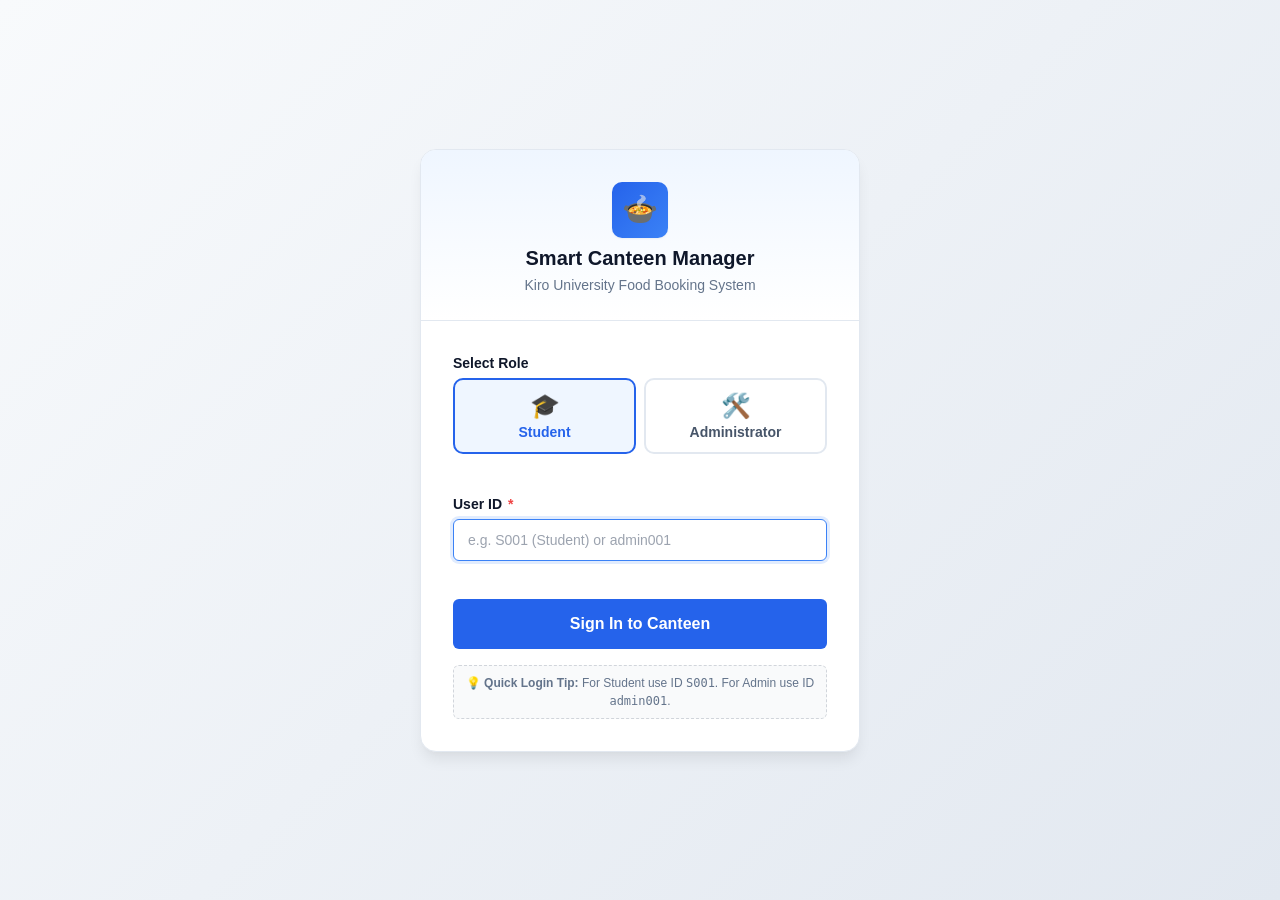
==== frontend/admin.html @ 879b1cd2 "feat: complete smart canteen booking system" ====
<!DOCTYPE html>
<html lang="en">
<head>
  <meta charset="UTF-8">
  <meta name="viewport" content="width=device-width, initial-scale=1.0">
  <title>Admin Dashboard - Smart Canteen Manager</title>
  <link rel="stylesheet" href="css/main.css">
  <link rel="stylesheet" href="css/components.css">
  <link rel="stylesheet" href="css/responsive.css">
</head>
<body>
  <!-- Header -->
  <header class="app-header">
    <div class="container header-content">
      <div class="header-brand">
        <div class="brand-icon" style="background: linear-gradient(135deg, #0f172a, #334155);">🛠️</div>
        <div class="brand-info">
          <h1>Smart Canteen Manager</h1>
          <span>Admin Workspace</span>
        </div>
      </div>

      <div class="header-actions">
        <div class="user-profile">
          <div class="user-avatar" style="background: #fef3c7; color: #92400e;">A</div>
          <div class="user-details">
            <span class="user-name" id="userGreeting">Admin</span>
            <span class="user-role-tag" style="color: #92400e; font-weight: 700;">Administrator</span>
          </div>
        </div>

        <button class="btn btn-secondary btn-sm" id="btnAdminLogout">
          <span>Logout</span>
        </button>
      </div>
    </div>
  </header>

  <!-- Main Content -->
  <main class="app-main">
    <div class="container">
      <!-- Navigation Tabs -->
      <nav class="tab-nav" role="tablist">
        <button class="tab-btn active" data-tab="tabDashboard" role="tab" aria-selected="true">
          <span>📊 Dashboard</span>
        </button>
        <button class="tab-btn" data-tab="tabMenuMgmt" role="tab" aria-selected="false">
          <span>🍴 Menu Management</span>
        </button>
        <button class="tab-btn" data-tab="tabInventory" role="tab" aria-selected="false">
          <span>📦 Inventory</span>
        </button>
        <button class="tab-btn" data-tab="tabOrdersMgmt" role="tab" aria-selected="false">
          <span>📋 Incoming Orders</span>
        </button>
      </nav>

      <!-- 1. DASHBOARD TAB -->
      <section class="tab-content active" id="tabDashboard" role="tabpanel">
        <div class="section-header">
          <div>
            <h2 class="section-title">Canteen Performance Overview</h2>
            <p class="section-subtitle">Real-time booking metrics, inventory alerts, and daily sales statistics</p>
          </div>
          <button class="btn btn-sm btn-secondary" id="btnRefreshDashboard">
            ↻ Refresh Metrics
          </button>
        </div>

        <!-- 4 Metric Cards -->
        <div class="stats-grid">
          <div class="stat-card">
            <div class="stat-info">
              <h3>Today's Revenue</h3>
              <div class="stat-value" id="statTodayRevenue">$0.00</div>
              <div class="stat-subtext">Total sales today</div>
            </div>
            <div class="stat-icon green">💵</div>
          </div>

          <div class="stat-card">
            <div class="stat-info">
              <h3>Today's Orders</h3>
              <div class="stat-value" id="statTodayOrders">0</div>
              <div class="stat-subtext">Total bookings placed</div>
            </div>
            <div class="stat-icon blue">🧾</div>
          </div>

          <div class="stat-card">
            <div class="stat-info">
              <h3>Pending Orders</h3>
              <div class="stat-value" id="statPendingOrders">0</div>
              <div class="stat-subtext">Awaiting kitchen prep</div>
            </div>
            <div class="stat-icon amber">⏳</div>
          </div>

          <div class="stat-card">
            <div class="stat-info">
              <h3>Low Stock Alerts</h3>
              <div class="stat-value" id="statLowStock">0</div>
              <div class="stat-subtext">Items below threshold</div>
            </div>
            <div class="stat-icon red">⚠️</div>
          </div>
        </div>

        <!-- Low Stock Alerts Container -->
        <div id="lowStockAlertsList" style="margin-bottom: var(--spacing-xl);"></div>

        <!-- Two Columns: Popular Items & Recent Orders -->
        <div style="display: grid; grid-template-columns: repeat(auto-fit, minmax(360px, 1fr)); gap: var(--spacing-xl);">
          <!-- Top Popular Items -->
          <div class="table-card">
            <div style="padding: var(--spacing-md); border-bottom: 1px solid var(--border); display: flex; justify-content: space-between; align-items: center;">
              <h3 style="font-size: var(--font-size-base); font-weight: 700;">🔥 Top Popular Food Items</h3>
              <span class="badge badge-info">Past 7 Days</span>
            </div>
            <div class="table-responsive">
              <table class="data-table">
                <thead>
                  <tr>
                    <th>Food Item</th>
                    <th>Category</th>
                    <th>Volume</th>
                    <th>Revenue</th>
                  </tr>
                </thead>
                <tbody id="popularItemsBody">
                  <!-- Populated by admin.js -->
                </tbody>
              </table>
            </div>
          </div>

          <!-- Recent Orders -->
          <div class="table-card">
            <div style="padding: var(--spacing-md); border-bottom: 1px solid var(--border); display: flex; justify-content: space-between; align-items: center;">
              <h3 style="font-size: var(--font-size-base); font-weight: 700;">🕒 Recent Bookings</h3>
              <span class="badge badge-neutral">Latest 5</span>
            </div>
            <div class="table-responsive" id="recentOrdersList">
              <!-- Populated by admin.js -->
            </div>
          </div>
        </div>
      </section>

      <!-- 2. MENU MANAGEMENT TAB -->
      <section class="tab-content" id="tabMenuMgmt" role="tabpanel">
        <div class="section-header">
          <div>
            <h2 class="section-title">Menu Management</h2>
            <p class="section-subtitle">Add, update, toggle availability, and remove food items</p>
          </div>
          <button class="btn btn-primary" id="btnOpenAddMenu">
            + Add Food Item
          </button>
        </div>

        <div class="table-card">
          <div class="table-responsive">
            <table class="data-table">
              <thead>
                <tr>
                  <th>ID</th>
                  <th>Item Name</th>
                  <th>Category</th>
                  <th>Current Stock</th>
                  <th>Availability</th>
                  <th class="actions">Actions</th>
                </tr>
              </thead>
              <tbody id="adminMenuTableBody">
                <!-- Populated dynamically -->
              </tbody>
            </table>
          </div>
        </div>
      </section>

      <!-- 3. INVENTORY TAB -->
      <section class="tab-content" id="tabInventory" role="tabpanel">
        <div class="section-header">
          <div>
            <h2 class="section-title">Inventory &amp; Stock Levels</h2>
            <p class="section-subtitle">Monitor available quantities and configure threshold shortage triggers</p>
          </div>

          <div class="filter-chips">
            <button class="filter-chip active" id="filterInvAll">All Items</button>
            <button class="filter-chip" id="filterInvLow">⚠️ Low Stock Only</button>
          </div>
        </div>

        <div class="table-card">
          <div class="table-responsive">
            <table class="data-table">
              <thead>
                <tr>
                  <th>ID</th>
                  <th>Food Item</th>
                  <th>Category</th>
                  <th>Stock Quantity</th>
                  <th>Alert Threshold</th>
                  <th>Stock Status</th>
                  <th class="actions">Quick Actions</th>
                </tr>
              </thead>
              <tbody id="inventoryTableBody">
                <!-- Populated dynamically -->
              </tbody>
            </table>
          </div>
        </div>
      </section>

      <!-- 4. ORDERS MANAGEMENT TAB -->
      <section class="tab-content" id="tabOrdersMgmt" role="tabpanel">
        <div class="section-header">
          <div>
            <h2 class="section-title">Incoming Student Orders</h2>
            <p class="section-subtitle">Process incoming food bookings through kitchen workflows</p>
          </div>

          <div style="display: flex; gap: var(--spacing-sm); align-items: center; flex-wrap: wrap;">
            <div class="filter-chips">
              <button class="filter-chip active" data-admin-order-filter="all">All</button>
              <button class="filter-chip" data-admin-order-filter="pending">Pending</button>
              <button class="filter-chip" data-admin-order-filter="preparing">Preparing</button>
              <button class="filter-chip" data-admin-order-filter="ready">Ready for Pickup</button>
              <button class="filter-chip" data-admin-order-filter="completed">Completed</button>
              <button class="filter-chip" data-admin-order-filter="cancelled">Cancelled</button>
            </div>

            <button class="btn btn-sm btn-secondary" id="btnRefreshAdminOrders">
              ↻ Refresh Orders
            </button>
          </div>
        </div>

        <!-- Orders Container -->
        <div class="orders-list" id="adminOrdersList">
          <!-- Populated dynamically -->
        </div>
      </section>
    </div>
  </main>

  <!-- Footer -->
  <footer class="app-footer">
    <div class="container">
      <p>&copy; 2026 Kiro University Smart Canteen Booking System • Administrator Workspace</p>
    </div>
  </footer>

  <!-- Modal: Add / Edit Menu Item -->
  <div class="modal-backdrop hidden" id="menuItemModal">
    <div class="modal-dialog">
      <div class="modal-header">
        <h3 class="modal-title" id="menuItemModalTitle">Add New Food Item</h3>
        <button class="modal-close-btn" id="closeMenuItemModal">&times;</button>
      </div>

      <form id="menuItemForm">
        <input type="hidden" id="menuItemId">

        <div class="modal-body">
          <div class="form-group">
            <label class="form-label" for="menuItemName">Item Name <span class="required">*</span></label>
            <input type="text" id="menuItemName" class="form-input" placeholder="e.g. Classic Cheeseburger" required maxlength="100">
          </div>

          <div class="form-row">
            <div class="form-group">
              <label class="form-label" for="menuItemCategory">Category <span class="required">*</span></label>
              <select id="menuItemCategory" class="form-select" required>
                <option value="Meals">Meals</option>
                <option value="Snacks">Snacks</option>
                <option value="Beverages">Beverages</option>
                <option value="Desserts">Desserts</option>
              </select>
            </div>

            <div class="form-group">
              <label class="form-label" for="menuItemPrice">Price ($) <span class="required">*</span></label>
              <input type="number" id="menuItemPrice" class="form-input" placeholder="9.99" step="0.01" min="0.01" max="9999.99" required>
            </div>
          </div>

          <div class="form-group">
            <label class="form-label" for="menuItemDesc">Description <span class="required">*</span></label>
            <textarea id="menuItemDesc" class="form-textarea" placeholder="Delicious ingredients and preparation notes..." required maxlength="500"></textarea>
          </div>

          <div class="form-row">
            <div class="form-group">
              <label class="form-label" for="menuItemStock">Initial Stock <span class="required">*</span></label>
              <input type="number" id="menuItemStock" class="form-input" value="10" min="0" required>
            </div>

            <div class="form-group">
              <label class="form-label" for="menuItemThreshold">Alert Threshold <span class="required">*</span></label>
              <input type="number" id="menuItemThreshold" class="form-input" value="3" min="0" required>
            </div>
          </div>
        </div>

        <div class="modal-footer">
          <button type="button" class="btn btn-secondary" id="cancelMenuItemModal">Cancel</button>
          <button type="submit" class="btn btn-primary" id="saveMenuItemBtn">Save Food Item</button>
        </div>
      </form>
    </div>
  </div>

  <!-- Modal: Delete Confirmation -->
  <div class="modal-backdrop hidden" id="confirmDeleteModal">
    <div class="modal-dialog" style="max-width: 420px;">
      <div class="modal-header">
        <h3 class="modal-title">Delete Menu Item</h3>
        <button class="modal-close-btn" id="closeDeleteModal">&times;</button>
      </div>
      <div class="modal-body">
        <p>Are you sure you want to delete <strong id="deleteItemName">this item</strong> from the canteen menu?</p>
        <p class="text-muted" style="font-size: var(--font-size-xs); margin-top: var(--spacing-xs);">
          This item will be soft-deleted and removed from student availability.
        </p>
      </div>
      <div class="modal-footer">
        <button class="btn btn-secondary" id="cancelDeleteBtn">Cancel</button>
        <button class="btn btn-danger" id="confirmDeleteBtn">Delete Item</button>
      </div>
    </div>
  </div>

  <!-- Modal: Update Stock -->
  <div class="modal-backdrop hidden" id="updateStockModal">
    <div class="modal-dialog" style="max-width: 400px;">
      <div class="modal-header">
        <h3 class="modal-title">Update Stock Quantity</h3>
        <button class="modal-close-btn" id="closeStockModal">&times;</button>
      </div>
      <form id="stockForm">
        <input type="hidden" id="stockItemId">
        <div class="modal-body">
          <p style="margin-bottom: var(--spacing-sm);">Item: <strong id="stockItemName">--</strong></p>
          <div class="form-group">
            <label class="form-label" for="stockQuantityInput">New Stock Quantity <span class="required">*</span></label>
            <input type="number" id="stockQuantityInput" class="form-input" min="0" required autofocus>
          </div>
        </div>
        <div class="modal-footer">
          <button type="button" class="btn btn-secondary" id="cancelStockBtn">Cancel</button>
          <button type="submit" class="btn btn-primary">Update Quantity</button>
        </div>
      </form>
    </div>
  </div>

  <!-- Modal: Update Threshold -->
  <div class="modal-backdrop hidden" id="updateThresholdModal">
    <div class="modal-dialog" style="max-width: 400px;">
      <div class="modal-header">
        <h3 class="modal-title">Update Alert Threshold</h3>
        <button class="modal-close-btn" id="closeThresholdModal">&times;</button>
      </div>
      <form id="thresholdForm">
        <input type="hidden" id="thresholdItemId">
        <div class="modal-body">
          <p style="margin-bottom: var(--spacing-sm);">Item: <strong id="thresholdItemName">--</strong></p>
          <div class="form-group">
            <label class="form-label" for="thresholdInput">New Alert Threshold <span class="required">*</span></label>
            <input type="number" id="thresholdInput" class="form-input" min="0" required autofocus>
          </div>
        </div>
        <div class="modal-footer">
          <button type="button" class="btn btn-secondary" id="cancelThresholdBtn">Cancel</button>
          <button type="submit" class="btn btn-primary">Save Threshold</button>
        </div>
      </form>
    </div>
  </div>

  <div id="toastContainer" class="toast-container"></div>

  <!-- Application Logic -->
  <script type="module">
    import AuthService from './js/auth.js';
    import adminManager from './js/admin.js';
    import { hideModal } from './js/utils.js';

    document.addEventListener('DOMContentLoaded', async () => {
      // Role Guard - Must be admin
      const ok = AuthService.requireAuth('admin');
      if (!ok) return;

      // Tab Switching
      const tabBtns = document.querySelectorAll('.tab-btn');
      const tabContents = document.querySelectorAll('.tab-content');

      function switchTab(tabId) {
        tabBtns.forEach(btn => {
          const isActive = btn.dataset.tab === tabId;
          btn.classList.toggle('active', isActive);
          btn.setAttribute('aria-selected', isActive ? 'true' : 'false');
        });

        tabContents.forEach(content => {
          content.classList.toggle('active', content.id === tabId);
        });

        if (tabId === 'tabDashboard') {
          adminManager.loadDashboardData();
        } else if (tabId === 'tabMenuMgmt') {
          adminManager.loadMenuManagement();
        } else if (tabId === 'tabInventory') {
          adminManager.loadInventory();
        } else if (tabId === 'tabOrdersMgmt') {
          adminManager.loadOrders();
        }
      }

      tabBtns.forEach(btn => {
        btn.addEventListener('click', () => switchTab(btn.dataset.tab));
      });

      // Refresh Dashboard
      document.getElementById('btnRefreshDashboard')?.addEventListener('click', () => {
        adminManager.loadDashboardData();
      });

      // Open Add Menu Item Modal
      document.getElementById('btnOpenAddMenu')?.addEventListener('click', () => {
        adminManager.openAddModal();
      });

      // Menu Item Form Submit
      document.getElementById('menuItemForm')?.addEventListener('submit', async (e) => {
        e.preventDefault();
        const formData = {
          id: document.getElementById('menuItemId').value || null,
          name: document.getElementById('menuItemName').value,
          category: document.getElementById('menuItemCategory').value,
          price: document.getElementById('menuItemPrice').value,
          description: document.getElementById('menuItemDesc').value,
          stock_quantity: document.getElementById('menuItemStock').value,
          stock_threshold: document.getElementById('menuItemThreshold').value
        };
        await adminManager.saveMenuItem(formData);
      });

      // Modal Close Buttons
      document.getElementById('closeMenuItemModal')?.addEventListener('click', () => hideModal('menuItemModal'));
      document.getElementById('cancelMenuItemModal')?.addEventListener('click', () => hideModal('menuItemModal'));

      document.getElementById('closeDeleteModal')?.addEventListener('click', () => hideModal('confirmDeleteModal'));
      document.getElementById('cancelDeleteBtn')?.addEventListener('click', () => hideModal('confirmDeleteModal'));
      document.getElementById('confirmDeleteBtn')?.addEventListener('click', () => adminManager.confirmDelete());

      // Inventory Filters
      document.getElementById('filterInvAll')?.addEventListener('click', (e) => {
        document.getElementById('filterInvLow').classList.remove('active');
        e.currentTarget.classList.add('active');
        adminManager.inventoryFilter = 'all';
        adminManager.renderInventoryTable();
      });

      document.getElementById('filterInvLow')?.addEventListener('click', (e) => {
        document.getElementById('filterInvAll').classList.remove('active');
        e.currentTarget.classList.add('active');
        adminManager.inventoryFilter = 'low';
        adminManager.renderInventoryTable();
      });

      // Stock Form Submit
      document.getElementById('stockForm')?.addEventListener('submit', async (e) => {
        e.preventDefault();
        const id = parseInt(document.getElementById('stockItemId').value, 10);
        const qty = parseInt(document.getElementById('stockQuantityInput').value, 10);
        await adminManager.saveStock(id, qty);
      });
      document.getElementById('closeStockModal')?.addEventListener('click', () => hideModal('updateStockModal'));
      document.getElementById('cancelStockBtn')?.addEventListener('click', () => hideModal('updateStockModal'));

      // Threshold Form Submit
      document.getElementById('thresholdForm')?.addEventListener('submit', async (e) => {
        e.preventDefault();
        const id = parseInt(document.getElementById('thresholdItemId').value, 10);
        const thresh = parseInt(document.getElementById('thresholdInput').value, 10);
        await adminManager.saveThreshold(id, thresh);
      });
      document.getElementById('closeThresholdModal')?.addEventListener('click', () => hideModal('updateThresholdModal'));
      document.getElementById('cancelThresholdBtn')?.addEventListener('click', () => hideModal('updateThresholdModal'));

      // Orders Filters
      document.querySelectorAll('[data-admin-order-filter]').forEach(chip => {
        chip.addEventListener('click', (e) => {
          document.querySelectorAll('[data-admin-order-filter]').forEach(c => c.classList.remove('active'));
          e.currentTarget.classList.add('active');
          adminManager.ordersFilter = e.currentTarget.dataset.adminOrderFilter;
          adminManager.loadOrders();
        });
      });

      document.getElementById('btnRefreshAdminOrders')?.addEventListener('click', () => {
        adminManager.loadOrders();
      });

      // Logout
      document.getElementById('btnAdminLogout')?.addEventListener('click', () => {
        AuthService.logout();
      });

      // Initial Load
      await adminManager.init();
    });
  </script>
</body>
</html>
---- frontend/css/main.css ----
/* ==========================================================================
   Smart Canteen Manager - Main CSS
   ========================================================================== */

:root {
  /* Brand Colors */
  --primary: #2563eb;
  --primary-hover: #1d4ed8;
  --primary-light: #eff6ff;
  --primary-border: #bfdbfe;

  /* Status Colors */
  --success: #10b981;
  --success-light: #ecfdf5;
  --success-border: #a7f3d0;
  --warning: #f59e0b;
  --warning-light: #fffbeb;
  --warning-border: #fde68a;
  --error: #ef4444;
  --error-light: #fef2f2;
  --error-border: #fecaca;
  --info: #3b82f6;
  --info-light: #eff6ff;
  --info-border: #bfdbfe;

  /* Neutral Palette */
  --gray-50: #f9fafb;
  --gray-100: #f3f4f6;
  --gray-200: #e5e7eb;
  --gray-300: #d1d5db;
  --gray-400: #9ca3af;
  --gray-500: #6b7280;
  --gray-600: #4b5563;
  --gray-700: #374151;
  --gray-800: #1f2937;
  --gray-900: #111827;

  /* Semantic Theme */
  --background: #f8fafc;
  --surface: #ffffff;
  --surface-alt: #f1f5f9;
  --text-primary: #0f172a;
  --text-secondary: #475569;
  --text-muted: #64748b;
  --border: #e2e8f0;
  --border-focus: #3b82f6;

  /* Spacing */
  --spacing-2xs: 2px;
  --spacing-xs: 4px;
  --spacing-sm: 8px;
  --spacing-md: 16px;
  --spacing-lg: 24px;
  --spacing-xl: 32px;
  --spacing-2xl: 48px;

  /* Typography */
  --font-sans: -apple-system, BlinkMacSystemFont, "Segoe UI", Roboto, "Helvetica Neue", Arial, sans-serif;
  --font-size-xs: 0.75rem;    /* 12px */
  --font-size-sm: 0.875rem;   /* 14px */
  --font-size-base: 1rem;     /* 16px */
  --font-size-lg: 1.125rem;   /* 18px */
  --font-size-xl: 1.25rem;    /* 20px */
  --font-size-2xl: 1.5rem;    /* 24px */
  --font-size-3xl: 1.875rem;  /* 30px */

  /* Radii & Shadows */
  --radius-sm: 6px;
  --radius-md: 10px;
  --radius-lg: 16px;
  --radius-full: 9999px;

  --shadow-sm: 0 1px 2px 0 rgba(0, 0, 0, 0.05);
  --shadow-md: 0 4px 6px -1px rgba(0, 0, 0, 0.08), 0 2px 4px -2px rgba(0, 0, 0, 0.04);
  --shadow-lg: 0 10px 15px -3px rgba(0, 0, 0, 0.08), 0 4px 6px -4px rgba(0, 0, 0, 0.03);

  /* Transitions */
  --transition: all 0.2s cubic-bezier(0.4, 0, 0.2, 1);
}

/* Global Reset */
*, *::before, *::after {
  box-sizing: border-box;
  margin: 0;
  padding: 0;
}

body {
  font-family: var(--font-sans);
  font-size: var(--font-size-base);
  line-height: 1.5;
  color: var(--text-primary);
  background-color: var(--background);
  min-height: 100vh;
  display: flex;
  flex-direction: column;
  -webkit-font-smoothing: antialiased;
}

/* Accessible focus ring */
:focus-visible {
  outline: 2px solid var(--primary);
  outline-offset: 2px;
}

/* Typography Defaults */
h1, h2, h3, h4, h5, h6 {
  color: var(--text-primary);
  font-weight: 600;
  line-height: 1.25;
}

h1 { font-size: var(--font-size-3xl); font-weight: 700; }
h2 { font-size: var(--font-size-2xl); }
h3 { font-size: var(--font-size-xl); }
h4 { font-size: var(--font-size-lg); }

p {
  color: var(--text-secondary);
}

a {
  color: var(--primary);
  text-decoration: none;
  transition: var(--transition);
}

a:hover {
  color: var(--primary-hover);
}

/* Container */
.container {
  width: 100%;
  max-width: 1200px;
  margin: 0 auto;
  padding: 0 var(--spacing-md);
}

/* Application Header */
.app-header {
  background: var(--surface);
  border-bottom: 1px solid var(--border);
  position: sticky;
  top: 0;
  z-index: 40;
  box-shadow: var(--shadow-sm);
}

.header-content {
  display: flex;
  align-items: center;
  justify-content: space-between;
  height: 68px;
  gap: var(--spacing-md);
}

.header-brand {
  display: flex;
  align-items: center;
  gap: var(--spacing-sm);
  text-decoration: none;
}

.brand-icon {
  width: 38px;
  height: 38px;
  background: linear-gradient(135deg, var(--primary), #3b82f6);
  color: white;
  border-radius: var(--radius-md);
  display: flex;
  align-items: center;
  justify-content: center;
  font-size: 1.25rem;
  box-shadow: var(--shadow-sm);
}

.brand-info h1 {
  font-size: 1.15rem;
  font-weight: 700;
  color: var(--text-primary);
  line-height: 1.1;
}

.brand-info span {
  font-size: var(--font-size-xs);
  color: var(--text-muted);
  display: block;
}

.header-actions {
  display: flex;
  align-items: center;
  gap: var(--spacing-md);
}

.user-profile {
  display: flex;
  align-items: center;
  gap: var(--spacing-sm);
  padding: var(--spacing-xs) var(--spacing-sm);
  background: var(--gray-50);
  border: 1px solid var(--border);
  border-radius: var(--radius-full);
}

.user-avatar {
  width: 28px;
  height: 28px;
  border-radius: var(--radius-full);
  background: var(--primary-light);
  color: var(--primary);
  display: flex;
  align-items: center;
  justify-content: center;
  font-weight: 600;
  font-size: var(--font-size-xs);
}

.user-details {
  display: flex;
  flex-direction: column;
}

.user-name {
  font-size: var(--font-size-sm);
  font-weight: 600;
  color: var(--text-primary);
  line-height: 1.2;
}

.user-role-tag {
  font-size: 0.7rem;
  color: var(--text-muted);
  text-transform: capitalize;
}

/* Tab Navigation */
.tab-nav {
  display: flex;
  gap: var(--spacing-sm);
  margin: var(--spacing-lg) 0 var(--spacing-md);
  border-bottom: 2px solid var(--border);
  overflow-x: auto;
  white-space: nowrap;
}

.tab-btn {
  background: none;
  border: none;
  padding: var(--spacing-sm) var(--spacing-md);
  font-size: var(--font-size-sm);
  font-weight: 600;
  color: var(--text-secondary);
  cursor: pointer;
  border-bottom: 3px solid transparent;
  margin-bottom: -2px;
  display: inline-flex;
  align-items: center;
  gap: var(--spacing-xs);
  transition: var(--transition);
}

.tab-btn:hover {
  color: var(--primary);
}

.tab-btn.active {
  color: var(--primary);
  border-bottom-color: var(--primary);
}

.tab-btn .badge {
  margin-left: 2px;
}

/* Tab Content */
.tab-content {
  display: none;
  animation: fadeIn 0.15s ease-in;
}

.tab-content.active {
  display: block;
}

@keyframes fadeIn {
  from { opacity: 0; transform: translateY(4px); }
  to { opacity: 1; transform: translateY(0); }
}

/* Page Section Headers */
.section-header {
  display: flex;
  flex-wrap: wrap;
  align-items: center;
  justify-content: space-between;
  gap: var(--spacing-md);
  margin-bottom: var(--spacing-lg);
}

.section-title {
  font-size: var(--font-size-xl);
  font-weight: 700;
  color: var(--text-primary);
}

.section-subtitle {
  font-size: var(--font-size-sm);
  color: var(--text-muted);
  margin-top: 2px;
}

/* App Main & Footer */
.app-main {
  flex: 1;
  padding-bottom: var(--spacing-2xl);
}

.app-footer {
  margin-top: auto;
  background: var(--surface);
  border-top: 1px solid var(--border);
  padding: var(--spacing-md) 0;
  text-align: center;
  font-size: var(--font-size-xs);
  color: var(--text-muted);
}

/* Utility Classes */
.hidden {
  display: none !important;
}

.sr-only {
  position: absolute;
  width: 1px;
  height: 1px;
  padding: 0;
  margin: -1px;
  overflow: hidden;
  clip: rect(0, 0, 0, 0);
  white-space: nowrap;
  border: 0;
}
---- frontend/css/components.css ----
/* ==========================================================================
   Smart Canteen Manager - Component Styles
   ========================================================================== */

/* --------------------------------------------------------------------------
   Buttons
   -------------------------------------------------------------------------- */
.btn {
  display: inline-flex;
  align-items: center;
  justify-content: center;
  gap: var(--spacing-xs);
  padding: 10px 18px;
  font-family: inherit;
  font-size: var(--font-size-sm);
  font-weight: 600;
  line-height: 1.25;
  border-radius: var(--radius-sm);
  border: 1px solid transparent;
  cursor: pointer;
  transition: var(--transition);
  text-decoration: none;
  min-height: 40px;
}

.btn:disabled {
  opacity: 0.6;
  cursor: not-allowed;
  pointer-events: none;
}

.btn-primary {
  background-color: var(--primary);
  color: #ffffff;
}

.btn-primary:hover:not(:disabled) {
  background-color: var(--primary-hover);
  box-shadow: var(--shadow-sm);
}

.btn-secondary {
  background-color: var(--surface);
  color: var(--text-primary);
  border-color: var(--border);
}

.btn-secondary:hover:not(:disabled) {
  background-color: var(--gray-100);
  border-color: var(--gray-300);
}

.btn-danger {
  background-color: var(--error);
  color: #ffffff;
}

.btn-danger:hover:not(:disabled) {
  background-color: #dc2626;
}

.btn-outline-danger {
  background: transparent;
  color: var(--error);
  border-color: var(--error-border);
}

.btn-outline-danger:hover:not(:disabled) {
  background-color: var(--error-light);
}

.btn-success {
  background-color: var(--success);
  color: #ffffff;
}

.btn-success:hover:not(:disabled) {
  background-color: #059669;
}

.btn-sm {
  padding: 6px 12px;
  font-size: var(--font-size-xs);
  min-height: 32px;
}

.btn-lg {
  padding: 14px 24px;
  font-size: var(--font-size-base);
  min-height: 48px;
}

.btn-block {
  width: 100%;
}

.btn-icon {
  width: 36px;
  height: 36px;
  padding: 0;
  border-radius: var(--radius-sm);
  min-height: 36px;
}

/* --------------------------------------------------------------------------
   Badges & Tags
   -------------------------------------------------------------------------- */
.badge {
  display: inline-flex;
  align-items: center;
  gap: var(--spacing-2xs);
  padding: 3px 10px;
  border-radius: var(--radius-full);
  font-size: var(--font-size-xs);
  font-weight: 600;
  text-transform: capitalize;
  letter-spacing: 0.01em;
}

.badge-success {
  background: var(--success-light);
  color: #065f46;
  border: 1px solid var(--success-border);
}

.badge-warning {
  background: var(--warning-light);
  color: #92400e;
  border: 1px solid var(--warning-border);
}

.badge-error {
  background: var(--error-light);
  color: #991b1b;
  border: 1px solid var(--error-border);
}

.badge-info {
  background: var(--info-light);
  color: #1e40af;
  border: 1px solid var(--info-border);
}

.badge-neutral {
  background: var(--gray-100);
  color: var(--gray-700);
  border: 1px solid var(--gray-200);
}

.badge-count {
  background: var(--primary);
  color: white;
  padding: 2px 7px;
  font-size: 0.7rem;
  border-radius: var(--radius-full);
}

/* --------------------------------------------------------------------------
   Forms & Inputs
   -------------------------------------------------------------------------- */
.form-group {
  margin-bottom: var(--spacing-md);
  display: flex;
  flex-direction: column;
}

.form-label {
  display: block;
  font-size: var(--font-size-sm);
  font-weight: 600;
  color: var(--text-primary);
  margin-bottom: var(--spacing-xs);
}

.form-label .required {
  color: var(--error);
  margin-left: 2px;
}

.form-input,
.form-select,
.form-textarea {
  width: 100%;
  padding: 10px 14px;
  font-family: inherit;
  font-size: var(--font-size-sm);
  color: var(--text-primary);
  background-color: var(--surface);
  border: 1px solid var(--border);
  border-radius: var(--radius-sm);
  transition: var(--transition);
  min-height: 42px;
}

.form-input:focus,
.form-select:focus,
.form-textarea:focus {
  outline: none;
  border-color: var(--border-focus);
  box-shadow: 0 0 0 3px rgba(59, 130, 246, 0.15);
}

.form-input::placeholder,
.form-textarea::placeholder {
  color: var(--gray-400);
}

.form-textarea {
  resize: vertical;
  min-height: 80px;
}

.form-error {
  font-size: var(--font-size-xs);
  color: var(--error);
  margin-top: var(--spacing-xs);
  min-height: 18px;
}

.form-row {
  display: grid;
  grid-template-columns: repeat(auto-fit, minmax(180px, 1fr));
  gap: var(--spacing-md);
}

/* --------------------------------------------------------------------------
   Filter & Search Controls
   -------------------------------------------------------------------------- */
.filter-bar {
  display: flex;
  flex-wrap: wrap;
  align-items: center;
  justify-content: space-between;
  gap: var(--spacing-md);
  padding: var(--spacing-md);
  background: var(--surface);
  border: 1px solid var(--border);
  border-radius: var(--radius-md);
  margin-bottom: var(--spacing-lg);
  box-shadow: var(--shadow-sm);
}

.search-box {
  position: relative;
  flex: 1;
  min-width: 240px;
  max-width: 450px;
}

.search-box .search-icon {
  position: absolute;
  left: 12px;
  top: 50%;
  transform: translateY(-50%);
  color: var(--gray-400);
  pointer-events: none;
  font-size: 1rem;
}

.search-box .form-input {
  padding-left: 38px;
}

.filter-chips {
  display: flex;
  flex-wrap: wrap;
  gap: var(--spacing-xs);
}

.filter-chip {
  background: var(--surface-alt);
  border: 1px solid var(--border);
  padding: 6px 14px;
  border-radius: var(--radius-full);
  font-size: var(--font-size-xs);
  font-weight: 600;
  color: var(--text-secondary);
  cursor: pointer;
  transition: var(--transition);
}

.filter-chip:hover {
  background: var(--gray-200);
  color: var(--text-primary);
}

.filter-chip.active {
  background: var(--primary);
  border-color: var(--primary);
  color: #ffffff;
}

/* --------------------------------------------------------------------------
   Food Menu Cards
   -------------------------------------------------------------------------- */
.food-grid {
  display: grid;
  grid-template-columns: repeat(auto-fill, minmax(280px, 1fr));
  gap: var(--spacing-lg);
}

.food-card {
  background: var(--surface);
  border: 1px solid var(--border);
  border-radius: var(--radius-md);
  overflow: hidden;
  box-shadow: var(--shadow-sm);
  display: flex;
  flex-direction: column;
  transition: var(--transition);
  position: relative;
}

.food-card:hover {
  transform: translateY(-3px);
  box-shadow: var(--shadow-md);
  border-color: var(--gray-300);
}

.food-card.unavailable {
  opacity: 0.7;
}

.food-card-banner {
  height: 120px;
  background: linear-gradient(135deg, #f1f5f9 0%, #e2e8f0 100%);
  display: flex;
  align-items: center;
  justify-content: center;
  font-size: 3rem;
  position: relative;
  border-bottom: 1px solid var(--border);
}

.food-card-category-tag {
  position: absolute;
  top: 10px;
  left: 10px;
  background: rgba(255, 255, 255, 0.9);
  backdrop-filter: blur(4px);
  padding: 2px 8px;
  border-radius: var(--radius-full);
  font-size: 0.7rem;
  font-weight: 600;
  color: var(--text-secondary);
  border: 1px solid var(--border);
}

.food-card-stock-tag {
  position: absolute;
  top: 10px;
  right: 10px;
}

.food-card-body {
  padding: var(--spacing-md);
  flex: 1;
  display: flex;
  flex-direction: column;
}

.food-card-title-row {
  display: flex;
  align-items: baseline;
  justify-content: space-between;
  gap: var(--spacing-sm);
  margin-bottom: var(--spacing-xs);
}

.food-card-title {
  font-size: var(--font-size-base);
  font-weight: 700;
  color: var(--text-primary);
}

.food-card-price {
  font-size: var(--font-size-lg);
  font-weight: 700;
  color: var(--primary);
  white-space: nowrap;
}

.food-card-desc {
  font-size: var(--font-size-sm);
  color: var(--text-secondary);
  line-height: 1.4;
  margin-bottom: var(--spacing-md);
  flex: 1;
  display: -webkit-box;
  -webkit-line-clamp: 2;
  -webkit-box-orient: vertical;
  overflow: hidden;
}

.food-card-footer {
  padding-top: var(--spacing-sm);
  border-top: 1px solid var(--border);
  display: flex;
  align-items: center;
  justify-content: space-between;
  gap: var(--spacing-sm);
}

/* Quantity Selector */
.qty-selector {
  display: inline-flex;
  align-items: center;
  border: 1px solid var(--border);
  border-radius: var(--radius-sm);
  background: var(--surface);
  overflow: hidden;
}

.qty-btn {
  background: transparent;
  border: none;
  width: 32px;
  height: 32px;
  display: flex;
  align-items: center;
  justify-content: center;
  font-size: 1rem;
  font-weight: 700;
  color: var(--text-secondary);
  cursor: pointer;
  transition: var(--transition);
}

.qty-btn:hover:not(:disabled) {
  background: var(--gray-100);
  color: var(--text-primary);
}

.qty-btn:disabled {
  opacity: 0.3;
  cursor: not-allowed;
}

.qty-input {
  width: 38px;
  height: 32px;
  text-align: center;
  border: none;
  font-size: var(--font-size-sm);
  font-weight: 600;
  color: var(--text-primary);
  background: transparent;
  -moz-appearance: textfield;
}

.qty-input::-webkit-outer-spin-button,
.qty-input::-webkit-inner-spin-button {
  -webkit-appearance: none;
  margin: 0;
}

/* --------------------------------------------------------------------------
   Cart Layout
   -------------------------------------------------------------------------- */
.cart-layout {
  display: grid;
  grid-template-columns: 2fr 1fr;
  gap: var(--spacing-xl);
  align-items: start;
}

.cart-card {
  background: var(--surface);
  border: 1px solid var(--border);
  border-radius: var(--radius-md);
  box-shadow: var(--shadow-sm);
  overflow: hidden;
}

.cart-items-list {
  divide-y: 1px solid var(--border);
}

.cart-item {
  display: flex;
  align-items: center;
  justify-content: space-between;
  padding: var(--spacing-md);
  border-bottom: 1px solid var(--border);
  gap: var(--spacing-md);
}

.cart-item:last-child {
  border-bottom: none;
}

.cart-item-info {
  flex: 1;
}

.cart-item-name {
  font-weight: 600;
  color: var(--text-primary);
  font-size: var(--font-size-base);
}

.cart-item-unit-price {
  font-size: var(--font-size-xs);
  color: var(--text-muted);
}

.cart-item-total {
  font-weight: 700;
  font-size: var(--font-size-base);
  color: var(--text-primary);
  min-width: 80px;
  text-align: right;
}

.cart-summary {
  background: var(--surface);
  border: 1px solid var(--border);
  border-radius: var(--radius-md);
  padding: var(--spacing-lg);
  box-shadow: var(--shadow-sm);
  position: sticky;
  top: 90px;
}

.summary-title {
  font-size: var(--font-size-lg);
  font-weight: 700;
  margin-bottom: var(--spacing-md);
  border-bottom: 1px solid var(--border);
  padding-bottom: var(--spacing-sm);
}

.summary-row {
  display: flex;
  justify-content: space-between;
  align-items: center;
  margin-bottom: var(--spacing-sm);
  font-size: var(--font-size-sm);
  color: var(--text-secondary);
}

.summary-row.total {
  font-size: var(--font-size-xl);
  font-weight: 700;
  color: var(--text-primary);
  border-top: 2px dashed var(--border);
  padding-top: var(--spacing-md);
  margin-top: var(--spacing-md);
  margin-bottom: var(--spacing-lg);
}

/* --------------------------------------------------------------------------
   Orders List & History
   -------------------------------------------------------------------------- */
.orders-list {
  display: flex;
  flex-direction: column;
  gap: var(--spacing-md);
}

.order-card {
  background: var(--surface);
  border: 1px solid var(--border);
  border-radius: var(--radius-md);
  box-shadow: var(--shadow-sm);
  overflow: hidden;
  transition: var(--transition);
}

.order-card:hover {
  box-shadow: var(--shadow-md);
  border-color: var(--gray-300);
}

.order-header {
  padding: var(--spacing-md);
  background: var(--surface-alt);
  border-bottom: 1px solid var(--border);
  display: flex;
  flex-wrap: wrap;
  align-items: center;
  justify-content: space-between;
  gap: var(--spacing-sm);
}

.order-meta {
  display: flex;
  align-items: center;
  gap: var(--spacing-md);
}

.order-id {
  font-weight: 700;
  font-size: var(--font-size-base);
  color: var(--text-primary);
}

.order-date {
  font-size: var(--font-size-xs);
  color: var(--text-muted);
}

.order-body {
  padding: var(--spacing-md);
}

.order-items-table {
  width: 100%;
  border-collapse: collapse;
}

.order-items-table th,
.order-items-table td {
  padding: var(--spacing-sm);
  font-size: var(--font-size-sm);
  text-align: left;
}

.order-items-table th {
  color: var(--text-muted);
  font-weight: 600;
  border-bottom: 1px solid var(--border);
}

.order-items-table td.numeric {
  text-align: right;
}

.order-footer {
  padding: var(--spacing-md);
  border-top: 1px solid var(--border);
  background: var(--surface);
  display: flex;
  align-items: center;
  justify-content: space-between;
}

.order-total-amount {
  font-size: var(--font-size-lg);
  font-weight: 700;
  color: var(--primary);
}

/* --------------------------------------------------------------------------
   Admin Dashboard & Stats
   -------------------------------------------------------------------------- */
.stats-grid {
  display: grid;
  grid-template-columns: repeat(auto-fit, minmax(220px, 1fr));
  gap: var(--spacing-md);
  margin-bottom: var(--spacing-xl);
}

.stat-card {
  background: var(--surface);
  border: 1px solid var(--border);
  border-radius: var(--radius-md);
  padding: var(--spacing-lg);
  box-shadow: var(--shadow-sm);
  display: flex;
  align-items: flex-start;
  justify-content: space-between;
  gap: var(--spacing-md);
  transition: var(--transition);
}

.stat-card:hover {
  box-shadow: var(--shadow-md);
  transform: translateY(-2px);
}

.stat-info h3 {
  font-size: var(--font-size-xs);
  font-weight: 600;
  text-transform: uppercase;
  letter-spacing: 0.05em;
  color: var(--text-muted);
  margin-bottom: var(--spacing-xs);
}

.stat-value {
  font-size: 1.85rem;
  font-weight: 800;
  color: var(--text-primary);
  line-height: 1.1;
  margin-bottom: var(--spacing-2xs);
}

.stat-subtext {
  font-size: var(--font-size-xs);
  color: var(--text-secondary);
}

.stat-icon {
  width: 44px;
  height: 44px;
  border-radius: var(--radius-md);
  display: flex;
  align-items: center;
  justify-content: center;
  font-size: 1.3rem;
  flex-shrink: 0;
}

.stat-icon.blue { background: var(--info-light); color: var(--info); }
.stat-icon.green { background: var(--success-light); color: var(--success); }
.stat-icon.amber { background: var(--warning-light); color: var(--warning); }
.stat-icon.red { background: var(--error-light); color: var(--error); }

/* --------------------------------------------------------------------------
   Data Tables
   -------------------------------------------------------------------------- */
.table-card {
  background: var(--surface);
  border: 1px solid var(--border);
  border-radius: var(--radius-md);
  box-shadow: var(--shadow-sm);
  overflow: hidden;
  margin-bottom: var(--spacing-xl);
}

.table-responsive {
  width: 100%;
  overflow-x: auto;
}

.data-table {
  width: 100%;
  border-collapse: collapse;
  text-align: left;
}

.data-table th,
.data-table td {
  padding: 12px 16px;
  font-size: var(--font-size-sm);
  border-bottom: 1px solid var(--border);
}

.data-table th {
  background: var(--surface-alt);
  font-weight: 600;
  color: var(--text-secondary);
  white-space: nowrap;
}

.data-table tbody tr:hover {
  background: var(--gray-50);
}

.data-table td.actions {
  white-space: nowrap;
  text-align: right;
}

.table-actions-group {
  display: inline-flex;
  gap: var(--spacing-xs);
}

/* --------------------------------------------------------------------------
   Modals & Dialogs
   -------------------------------------------------------------------------- */
.modal-backdrop {
  position: fixed;
  top: 0;
  left: 0;
  right: 0;
  bottom: 0;
  background: rgba(15, 23, 42, 0.5);
  backdrop-filter: blur(2px);
  display: flex;
  align-items: center;
  justify-content: center;
  z-index: 100;
  padding: var(--spacing-md);
  opacity: 1;
  transition: opacity 0.2s ease;
}

.modal-backdrop.hidden {
  display: none !important;
  opacity: 0;
  pointer-events: none;
}

.modal-dialog {
  background: var(--surface);
  border-radius: var(--radius-lg);
  box-shadow: var(--shadow-lg);
  max-width: 520px;
  width: 100%;
  overflow: hidden;
  animation: modalScale 0.2s ease-out;
}

@keyframes modalScale {
  from { opacity: 0; transform: scale(0.95); }
  to { opacity: 1; transform: scale(1); }
}

.modal-header {
  padding: var(--spacing-md) var(--spacing-lg);
  border-bottom: 1px solid var(--border);
  display: flex;
  align-items: center;
  justify-content: space-between;
}

.modal-title {
  font-size: var(--font-size-lg);
  font-weight: 700;
}

.modal-close-btn {
  background: none;
  border: none;
  font-size: 1.5rem;
  line-height: 1;
  color: var(--gray-400);
  cursor: pointer;
  padding: 4px;
  border-radius: var(--radius-sm);
  transition: var(--transition);
}

.modal-close-btn:hover {
  color: var(--text-primary);
  background: var(--gray-100);
}

.modal-body {
  padding: var(--spacing-lg);
  max-height: calc(85vh - 140px);
  overflow-y: auto;
}

.modal-footer {
  padding: var(--spacing-md) var(--spacing-lg);
  border-top: 1px solid var(--border);
  background: var(--surface-alt);
  display: flex;
  justify-content: flex-end;
  gap: var(--spacing-sm);
}

/* --------------------------------------------------------------------------
   Toasts & Alerts
   -------------------------------------------------------------------------- */
.toast-container {
  position: fixed;
  bottom: 24px;
  right: 24px;
  z-index: 150;
  display: flex;
  flex-direction: column;
  gap: var(--spacing-sm);
  pointer-events: none;
}

.toast {
  pointer-events: auto;
  min-width: 280px;
  max-width: 420px;
  padding: 12px 18px;
  border-radius: var(--radius-md);
  box-shadow: var(--shadow-lg);
  font-size: var(--font-size-sm);
  font-weight: 500;
  display: flex;
  align-items: center;
  gap: var(--spacing-sm);
  color: #ffffff;
  animation: slideIn 0.25s ease-out;
  transition: opacity 0.2s ease, transform 0.2s ease;
}

@keyframes slideIn {
  from { transform: translateX(100%); opacity: 0; }
  to { transform: translateX(0); opacity: 1; }
}

.toast-success { background-color: #065f46; border: 1px solid #10b981; }
.toast-error { background-color: #991b1b; border: 1px solid #ef4444; }
.toast-warning { background-color: #92400e; border: 1px solid #f59e0b; }
.toast-info { background-color: #1e40af; border: 1px solid #3b82f6; }

.alert {
  padding: 12px 16px;
  border-radius: var(--radius-sm);
  display: flex;
  align-items: flex-start;
  gap: var(--spacing-sm);
  font-size: var(--font-size-sm);
  margin-bottom: var(--spacing-md);
}

.alert-error {
  background-color: var(--error-light);
  color: #991b1b;
  border: 1px solid var(--error-border);
}

.alert-success {
  background-color: var(--success-light);
  color: #065f46;
  border: 1px solid var(--success-border);
}

.alert-info {
  background-color: var(--info-light);
  color: #1e40af;
  border: 1px solid var(--info-border);
}

.alert-warning {
  background-color: var(--warning-light);
  color: #92400e;
  border: 1px solid var(--warning-border);
}

/* --------------------------------------------------------------------------
   Empty & Loading States
   -------------------------------------------------------------------------- */
.empty-state {
  text-align: center;
  padding: var(--spacing-2xl) var(--spacing-md);
  background: var(--surface);
  border: 1px dashed var(--border);
  border-radius: var(--radius-md);
  margin: var(--spacing-md) 0;
}

.empty-state-icon {
  font-size: 3rem;
  margin-bottom: var(--spacing-sm);
  display: block;
}

.empty-state-title {
  font-size: var(--font-size-lg);
  font-weight: 700;
  color: var(--text-primary);
  margin-bottom: var(--spacing-xs);
}

.empty-state-desc {
  font-size: var(--font-size-sm);
  color: var(--text-muted);
  max-width: 380px;
  margin: 0 auto;
}

.spinner {
  width: 18px;
  height: 18px;
  border: 2px solid rgba(255, 255, 255, 0.3);
  border-top-color: currentColor;
  border-radius: 50%;
  animation: spin 0.6s linear infinite;
  display: inline-block;
}

@keyframes spin {
  to { transform: rotate(360deg); }
}

.loading-block {
  display: flex;
  flex-direction: column;
  align-items: center;
  justify-content: center;
  gap: var(--spacing-sm);
  padding: var(--spacing-2xl);
  color: var(--text-muted);
}
---- frontend/css/responsive.css ----
/* ==========================================================================
   Smart Canteen Manager - Responsive Styles
   ========================================================================== */

/* Tablet & Smaller (<= 1024px) */
@media (max-width: 1024px) {
  .cart-layout {
    grid-template-columns: 1fr;
    gap: var(--spacing-lg);
  }

  .cart-summary {
    position: static;
  }

  .stats-grid {
    grid-template-columns: repeat(2, 1fr);
  }
}

/* Mobile & Small Tablets (<= 768px) */
@media (max-width: 768px) {
  .header-content {
    height: 60px;
  }

  .brand-info span {
    display: none;
  }

  .user-details {
    display: none;
  }

  .food-grid {
    grid-template-columns: 1fr;
  }

  .section-header {
    flex-direction: column;
    align-items: flex-start;
  }

  .filter-bar {
    flex-direction: column;
    align-items: stretch;
  }

  .search-box {
    max-width: 100%;
  }

  .filter-chips {
    overflow-x: auto;
    white-space: nowrap;
    padding-bottom: var(--spacing-xs);
  }

  .stats-grid {
    grid-template-columns: 1fr;
  }

  .order-header {
    flex-direction: column;
    align-items: flex-start;
  }

  .order-footer {
    flex-direction: column;
    gap: var(--spacing-sm);
    align-items: flex-start;
  }

  .tab-nav {
    margin-top: var(--spacing-md);
  }

  .modal-dialog {
    margin: var(--spacing-sm);
    max-height: 90vh;
  }
}

/* Small Mobile Phones (<= 480px) */
@media (max-width: 480px) {
  .container {
    padding: 0 var(--spacing-sm);
  }

  .brand-info h1 {
    font-size: 1rem;
  }

  .brand-icon {
    width: 32px;
    height: 32px;
    font-size: 1rem;
  }

  .btn {
    min-height: 44px; /* Ensure 44px touch target on mobile */
  }

  .cart-item {
    flex-direction: column;
    align-items: flex-start;
  }

  .cart-item-total {
    text-align: left;
  }

  .modal-footer {
    flex-direction: column;
  }

  .modal-footer .btn {
    width: 100%;
  }
}
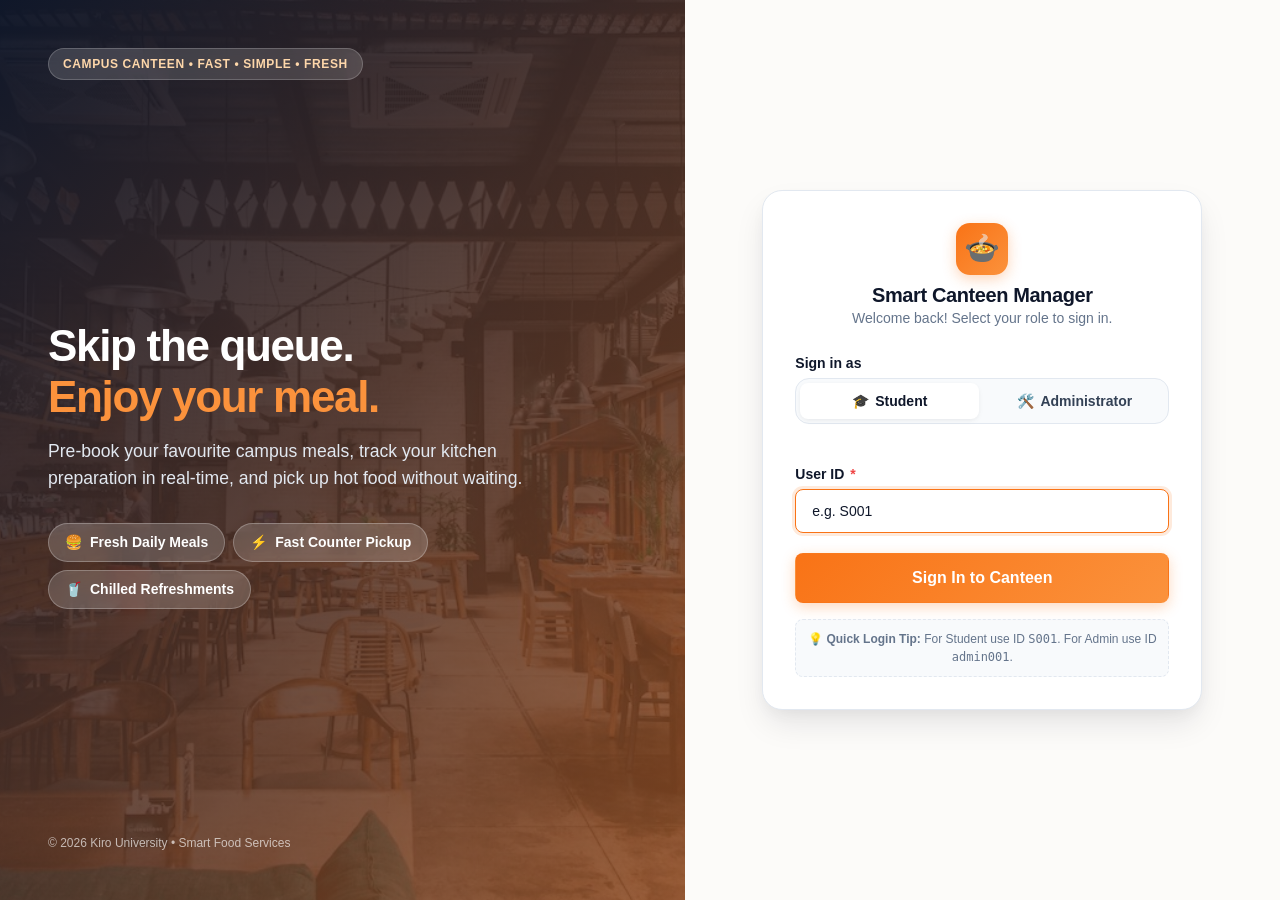
==== commit 6b5a1e16: "feat: redesign canteen UI and UX" ====
--- a/frontend/admin.html
+++ b/frontend/admin.html
@@ -69,7 +69,7 @@
 
         <!-- 4 Metric Cards -->
         <div class="stats-grid">
-          <div class="stat-card">
+          <div class="stat-card green">
             <div class="stat-info">
               <h3>Today's Revenue</h3>
               <div class="stat-value" id="statTodayRevenue">$0.00</div>
@@ -78,7 +78,7 @@
             <div class="stat-icon green">💵</div>
           </div>
 
-          <div class="stat-card">
+          <div class="stat-card blue">
             <div class="stat-info">
               <h3>Today's Orders</h3>
               <div class="stat-value" id="statTodayOrders">0</div>
@@ -87,7 +87,7 @@
             <div class="stat-icon blue">🧾</div>
           </div>
 
-          <div class="stat-card">
+          <div class="stat-card amber">
             <div class="stat-info">
               <h3>Pending Orders</h3>
               <div class="stat-value" id="statPendingOrders">0</div>
@@ -96,7 +96,7 @@
             <div class="stat-icon amber">⏳</div>
           </div>
 
-          <div class="stat-card">
+          <div class="stat-card red">
             <div class="stat-info">
               <h3>Low Stock Alerts</h3>
               <div class="stat-value" id="statLowStock">0</div>
@@ -396,6 +396,13 @@
       const ok = AuthService.requireAuth('admin');
       if (!ok) return;
 
+      const user = AuthService.getUser();
+      const adminId = (user && (user.userId || user.user_id)) || 'Admin';
+      const greetingEl = document.getElementById('userGreeting');
+      if (greetingEl) greetingEl.textContent = adminId;
+      const avatarEl = document.querySelector('.user-avatar');
+      if (avatarEl && adminId) avatarEl.textContent = adminId.charAt(0).toUpperCase();
+
       // Tab Switching
       const tabBtns = document.querySelectorAll('.tab-btn');
       const tabContents = document.querySelectorAll('.tab-content');
--- a/frontend/css/main.css
+++ b/frontend/css/main.css
@@ -1,13 +1,20 @@
 /* ==========================================================================
-   Smart Canteen Manager - Main CSS
+   Smart Canteen Manager - Modern Campus Food Theme
    ========================================================================== */
 
 :root {
-  /* Brand Colors */
+  /* Brand & Appetizing Palette */
   --primary: #2563eb;
   --primary-hover: #1d4ed8;
   --primary-light: #eff6ff;
   --primary-border: #bfdbfe;
+
+  --accent: #f97316;          /* Warm food orange */
+  --accent-hover: #ea580c;
+  --accent-light: #fff7ed;
+  --accent-border: #ffedd5;
+  --accent-gradient: linear-gradient(135deg, #f97316 0%, #fb923c 100%);
+  --brand-gradient: linear-gradient(135deg, #2563eb 0%, #f97316 100%);
 
   /* Status Colors */
   --success: #10b981;
@@ -19,31 +26,22 @@
   --error: #ef4444;
   --error-light: #fef2f2;
   --error-border: #fecaca;
-  --info: #3b82f6;
-  --info-light: #eff6ff;
-  --info-border: #bfdbfe;
-
-  /* Neutral Palette */
-  --gray-50: #f9fafb;
-  --gray-100: #f3f4f6;
-  --gray-200: #e5e7eb;
-  --gray-300: #d1d5db;
-  --gray-400: #9ca3af;
-  --gray-500: #6b7280;
-  --gray-600: #4b5563;
-  --gray-700: #374151;
-  --gray-800: #1f2937;
-  --gray-900: #111827;
-
-  /* Semantic Theme */
-  --background: #f8fafc;
+  --info: #0284c7;
+  --info-light: #f0f9ff;
+  --info-border: #bae6fd;
+
+  /* Surfaces & Canvas */
+  --bg-canvas: #fcfbf9;       /* Creamy off-white food background */
   --surface: #ffffff;
-  --surface-alt: #f1f5f9;
-  --text-primary: #0f172a;
-  --text-secondary: #475569;
+  --surface-alt: #f8fafc;
+  --surface-hover: #f1f5f9;
+
+  /* Typography Colors */
+  --text-primary: #0f172a;    /* Deep navy */
+  --text-secondary: #334155;
   --text-muted: #64748b;
   --border: #e2e8f0;
-  --border-focus: #3b82f6;
+  --border-focus: #f97316;
 
   /* Spacing */
   --spacing-2xs: 2px;
@@ -62,20 +60,23 @@
   --font-size-lg: 1.125rem;   /* 18px */
   --font-size-xl: 1.25rem;    /* 20px */
   --font-size-2xl: 1.5rem;    /* 24px */
-  --font-size-3xl: 1.875rem;  /* 30px */
-
-  /* Radii & Shadows */
-  --radius-sm: 6px;
-  --radius-md: 10px;
-  --radius-lg: 16px;
+  --font-size-3xl: 2rem;      /* 32px */
+
+  /* Radii */
+  --radius-xs: 4px;
+  --radius-sm: 8px;
+  --radius-md: 14px;
+  --radius-lg: 20px;
   --radius-full: 9999px;
 
-  --shadow-sm: 0 1px 2px 0 rgba(0, 0, 0, 0.05);
-  --shadow-md: 0 4px 6px -1px rgba(0, 0, 0, 0.08), 0 2px 4px -2px rgba(0, 0, 0, 0.04);
-  --shadow-lg: 0 10px 15px -3px rgba(0, 0, 0, 0.08), 0 4px 6px -4px rgba(0, 0, 0, 0.03);
-
-  /* Transitions */
-  --transition: all 0.2s cubic-bezier(0.4, 0, 0.2, 1);
+  /* Shadows */
+  --shadow-xs: 0 1px 2px rgba(15, 23, 42, 0.05);
+  --shadow-sm: 0 2px 6px -1px rgba(15, 23, 42, 0.06), 0 1px 4px -1px rgba(15, 23, 42, 0.04);
+  --shadow-md: 0 8px 20px -3px rgba(15, 23, 42, 0.08), 0 4px 8px -2px rgba(15, 23, 42, 0.03);
+  --shadow-lg: 0 16px 32px -4px rgba(15, 23, 42, 0.1), 0 6px 16px -4px rgba(15, 23, 42, 0.05);
+
+  --transition-fast: 0.15s cubic-bezier(0.4, 0, 0.2, 1);
+  --transition: 0.25s cubic-bezier(0.4, 0, 0.2, 1);
 }
 
 /* Global Reset */
@@ -90,27 +91,28 @@
   font-size: var(--font-size-base);
   line-height: 1.5;
   color: var(--text-primary);
-  background-color: var(--background);
+  background-color: var(--bg-canvas);
   min-height: 100vh;
   display: flex;
   flex-direction: column;
   -webkit-font-smoothing: antialiased;
 }
 
-/* Accessible focus ring */
+/* Focus styles */
 :focus-visible {
-  outline: 2px solid var(--primary);
+  outline: 2px solid var(--accent);
   outline-offset: 2px;
 }
 
-/* Typography Defaults */
+/* Typography */
 h1, h2, h3, h4, h5, h6 {
   color: var(--text-primary);
-  font-weight: 600;
+  font-weight: 700;
   line-height: 1.25;
-}
-
-h1 { font-size: var(--font-size-3xl); font-weight: 700; }
+  letter-spacing: -0.02em;
+}
+
+h1 { font-size: var(--font-size-3xl); }
 h2 { font-size: var(--font-size-2xl); }
 h3 { font-size: var(--font-size-xl); }
 h4 { font-size: var(--font-size-lg); }
@@ -119,39 +121,32 @@
   color: var(--text-secondary);
 }
 
-a {
-  color: var(--primary);
-  text-decoration: none;
-  transition: var(--transition);
-}
-
-a:hover {
-  color: var(--primary-hover);
-}
-
-/* Container */
+/* Layout Container */
 .container {
   width: 100%;
-  max-width: 1200px;
+  max-width: 1240px;
   margin: 0 auto;
   padding: 0 var(--spacing-md);
 }
 
 /* Application Header */
 .app-header {
-  background: var(--surface);
+  background: rgba(255, 255, 255, 0.92);
+  backdrop-filter: blur(12px);
+  -webkit-backdrop-filter: blur(12px);
   border-bottom: 1px solid var(--border);
   position: sticky;
   top: 0;
-  z-index: 40;
-  box-shadow: var(--shadow-sm);
+  z-index: 50;
+  box-shadow: var(--shadow-xs);
+  transition: var(--transition);
 }
 
 .header-content {
   display: flex;
   align-items: center;
   justify-content: space-between;
-  height: 68px;
+  height: 72px;
   gap: var(--spacing-md);
 }
 
@@ -163,28 +158,39 @@
 }
 
 .brand-icon {
-  width: 38px;
-  height: 38px;
-  background: linear-gradient(135deg, var(--primary), #3b82f6);
+  width: 44px;
+  height: 44px;
+  background: var(--accent-gradient);
   color: white;
   border-radius: var(--radius-md);
   display: flex;
   align-items: center;
   justify-content: center;
-  font-size: 1.25rem;
-  box-shadow: var(--shadow-sm);
+  font-size: 1.4rem;
+  box-shadow: 0 4px 12px rgba(249, 115, 22, 0.25);
+  transition: var(--transition);
+}
+
+.brand-icon:hover {
+  transform: rotate(5deg) scale(1.05);
 }
 
 .brand-info h1 {
-  font-size: 1.15rem;
+  font-size: 1.2rem;
+  font-weight: 800;
+  color: var(--text-primary);
+  line-height: 1.1;
+  display: flex;
+  align-items: center;
+  gap: 6px;
+}
+
+.brand-info .campus-tag {
+  font-size: var(--font-size-xs);
+  color: var(--accent);
   font-weight: 700;
-  color: var(--text-primary);
-  line-height: 1.1;
-}
-
-.brand-info span {
-  font-size: var(--font-size-xs);
-  color: var(--text-muted);
+  text-transform: uppercase;
+  letter-spacing: 0.05em;
   display: block;
 }
 
@@ -198,23 +204,24 @@
   display: flex;
   align-items: center;
   gap: var(--spacing-sm);
-  padding: var(--spacing-xs) var(--spacing-sm);
-  background: var(--gray-50);
+  padding: 4px 12px 4px 6px;
+  background: var(--surface);
   border: 1px solid var(--border);
   border-radius: var(--radius-full);
+  box-shadow: var(--shadow-xs);
 }
 
 .user-avatar {
-  width: 28px;
-  height: 28px;
+  width: 32px;
+  height: 32px;
   border-radius: var(--radius-full);
-  background: var(--primary-light);
-  color: var(--primary);
+  background: var(--accent-gradient);
+  color: white;
   display: flex;
   align-items: center;
   justify-content: center;
-  font-weight: 600;
-  font-size: var(--font-size-xs);
+  font-weight: 700;
+  font-size: var(--font-size-sm);
 }
 
 .user-details {
@@ -224,7 +231,7 @@
 
 .user-name {
   font-size: var(--font-size-sm);
-  font-weight: 600;
+  font-weight: 700;
   color: var(--text-primary);
   line-height: 1.2;
 }
@@ -238,23 +245,26 @@
 /* Tab Navigation */
 .tab-nav {
   display: flex;
-  gap: var(--spacing-sm);
+  gap: var(--spacing-xs);
   margin: var(--spacing-lg) 0 var(--spacing-md);
-  border-bottom: 2px solid var(--border);
+  padding: 6px;
+  background: var(--surface);
+  border: 1px solid var(--border);
+  border-radius: var(--radius-lg);
+  box-shadow: var(--shadow-xs);
   overflow-x: auto;
   white-space: nowrap;
 }
 
 .tab-btn {
-  background: none;
+  background: transparent;
   border: none;
-  padding: var(--spacing-sm) var(--spacing-md);
+  padding: 10px 20px;
   font-size: var(--font-size-sm);
   font-weight: 600;
   color: var(--text-secondary);
   cursor: pointer;
-  border-bottom: 3px solid transparent;
-  margin-bottom: -2px;
+  border-radius: var(--radius-md);
   display: inline-flex;
   align-items: center;
   gap: var(--spacing-xs);
@@ -263,33 +273,35 @@
 
 .tab-btn:hover {
   color: var(--primary);
+  background: var(--primary-light);
 }
 
 .tab-btn.active {
-  color: var(--primary);
-  border-bottom-color: var(--primary);
-}
-
-.tab-btn .badge {
+  color: #ffffff;
+  background: var(--primary);
+  box-shadow: 0 4px 10px rgba(37, 99, 235, 0.25);
+}
+
+.tab-btn .badge-count {
   margin-left: 2px;
 }
 
-/* Tab Content */
+/* Tab Content Visibility */
 .tab-content {
   display: none;
-  animation: fadeIn 0.15s ease-in;
+  animation: tabFadeIn 0.25s ease-out;
 }
 
 .tab-content.active {
   display: block;
 }
 
-@keyframes fadeIn {
-  from { opacity: 0; transform: translateY(4px); }
+@keyframes tabFadeIn {
+  from { opacity: 0; transform: translateY(6px); }
   to { opacity: 1; transform: translateY(0); }
 }
 
-/* Page Section Headers */
+/* Section Header */
 .section-header {
   display: flex;
   flex-wrap: wrap;
@@ -300,15 +312,16 @@
 }
 
 .section-title {
-  font-size: var(--font-size-xl);
-  font-weight: 700;
-  color: var(--text-primary);
+  font-size: var(--font-size-2xl);
+  font-weight: 800;
+  color: var(--text-primary);
+  letter-spacing: -0.02em;
 }
 
 .section-subtitle {
   font-size: var(--font-size-sm);
   color: var(--text-muted);
-  margin-top: 2px;
+  margin-top: 3px;
 }
 
 /* App Main & Footer */
@@ -343,3 +356,13 @@
   white-space: nowrap;
   border: 0;
 }
+
+/* Reduced Motion Support */
+@media (prefers-reduced-motion: reduce) {
+  *, *::before, *::after {
+    animation-duration: 0.01ms !important;
+    animation-iteration-count: 1 !important;
+    transition-duration: 0.01ms !important;
+    scroll-behavior: auto !important;
+  }
+}
--- a/frontend/css/components.css
+++ b/frontend/css/components.css
@@ -13,50 +13,65 @@
   padding: 10px 18px;
   font-family: inherit;
   font-size: var(--font-size-sm);
-  font-weight: 600;
+  font-weight: 700;
   line-height: 1.25;
   border-radius: var(--radius-sm);
   border: 1px solid transparent;
   cursor: pointer;
   transition: var(--transition);
   text-decoration: none;
-  min-height: 40px;
+  min-height: 42px;
 }
 
 .btn:disabled {
-  opacity: 0.6;
+  opacity: 0.55;
   cursor: not-allowed;
   pointer-events: none;
 }
 
 .btn-primary {
-  background-color: var(--primary);
+  background: var(--primary);
   color: #ffffff;
+  box-shadow: 0 4px 12px rgba(37, 99, 235, 0.2);
 }
 
 .btn-primary:hover:not(:disabled) {
-  background-color: var(--primary-hover);
-  box-shadow: var(--shadow-sm);
+  background: var(--primary-hover);
+  box-shadow: 0 6px 16px rgba(37, 99, 235, 0.3);
+  transform: translateY(-1px);
+}
+
+.btn-accent {
+  background: var(--accent-gradient);
+  color: #ffffff;
+  box-shadow: 0 4px 14px rgba(249, 115, 22, 0.28);
+}
+
+.btn-accent:hover:not(:disabled) {
+  background: linear-gradient(135deg, #ea580c 0%, #f97316 100%);
+  box-shadow: 0 6px 18px rgba(249, 115, 22, 0.38);
+  transform: translateY(-1px);
 }
 
 .btn-secondary {
-  background-color: var(--surface);
+  background: var(--surface);
   color: var(--text-primary);
   border-color: var(--border);
+  box-shadow: var(--shadow-xs);
 }
 
 .btn-secondary:hover:not(:disabled) {
-  background-color: var(--gray-100);
+  background: var(--surface-hover);
   border-color: var(--gray-300);
 }
 
 .btn-danger {
-  background-color: var(--error);
+  background: var(--error);
   color: #ffffff;
 }
 
 .btn-danger:hover:not(:disabled) {
-  background-color: #dc2626;
+  background: #dc2626;
 }
 
 .btn-outline-danger {
@@ -66,22 +81,22 @@
 }
 
 .btn-outline-danger:hover:not(:disabled) {
-  background-color: var(--error-light);
+  background: var(--error-light);
 }
 
 .btn-success {
-  background-color: var(--success);
+  background: var(--success);
   color: #ffffff;
 }
 
 .btn-success:hover:not(:disabled) {
-  background-color: #059669;
+  background: #059669;
 }
 
 .btn-sm {
   padding: 6px 12px;
   font-size: var(--font-size-xs);
-  min-height: 32px;
+  min-height: 34px;
 }
 
 .btn-lg {
@@ -94,27 +109,38 @@
   width: 100%;
 }
 
-.btn-icon {
-  width: 36px;
-  height: 36px;
-  padding: 0;
-  border-radius: var(--radius-sm);
-  min-height: 36px;
-}
-
 /* --------------------------------------------------------------------------
-   Badges & Tags
+   Badges
    -------------------------------------------------------------------------- */
 .badge {
   display: inline-flex;
   align-items: center;
-  gap: var(--spacing-2xs);
-  padding: 3px 10px;
+  gap: var(--spacing-xs);
+  padding: 4px 10px;
   border-radius: var(--radius-full);
-  font-size: var(--font-size-xs);
-  font-weight: 600;
+  font-size: 0.75rem;
+  font-weight: 700;
+  letter-spacing: 0.01em;
   text-transform: capitalize;
-  letter-spacing: 0.01em;
+  white-space: nowrap;
+}
+
+.badge-dot {
+  width: 6px;
+  height: 6px;
+  border-radius: var(--radius-full);
+  display: inline-block;
+  background-color: currentColor;
+}
+
+.badge-dot.pulse {
+  animation: badgePulse 1.5s infinite;
+}
+
+@keyframes badgePulse {
+  0% { transform: scale(0.95); opacity: 0.8; }
+  50% { transform: scale(1.3); opacity: 1; }
+  100% { transform: scale(0.95); opacity: 0.8; }
 }
 
 .badge-success {
@@ -137,22 +163,231 @@
 
 .badge-info {
   background: var(--info-light);
-  color: #1e40af;
+  color: #0369a1;
   border: 1px solid var(--info-border);
 }
 
 .badge-neutral {
-  background: var(--gray-100);
-  color: var(--gray-700);
-  border: 1px solid var(--gray-200);
+  background: var(--surface-muted);
+  color: var(--text-secondary);
+  border: 1px solid var(--border);
 }
 
 .badge-count {
-  background: var(--primary);
+  background: var(--accent);
+  color: #ffffff;
+  padding: 2px 7px;
+  font-size: 0.72rem;
+  font-weight: 800;
+  border-radius: var(--radius-full);
+}
+
+/* --------------------------------------------------------------------------
+   Split-Screen Login Experience
+   -------------------------------------------------------------------------- */
+.login-split-container {
+  min-height: 100vh;
+  display: grid;
+  grid-template-columns: 1.15fr 1fr;
+  background: var(--surface);
+}
+
+.login-hero-panel {
+  position: relative;
+  background: #0f172a;
+  overflow: hidden;
+  display: flex;
+  flex-direction: column;
+  justify-content: space-between;
+  padding: var(--spacing-2xl);
+  color: #ffffff;
+}
+
+.login-hero-bg {
+  position: absolute;
+  top: 0;
+  left: 0;
+  width: 100%;
+  height: 100%;
+  object-fit: cover;
+  opacity: 0.35;
+  filter: saturate(1.2);
+  transform: scale(1.03);
+  transition: transform 10s ease;
+}
+
+.login-hero-overlay {
+  position: absolute;
+  top: 0;
+  left: 0;
+  width: 100%;
+  height: 100%;
+  background: linear-gradient(135deg, rgba(15, 23, 42, 0.9) 0%, rgba(249, 115, 22, 0.45) 100%);
+  z-index: 1;
+}
+
+.login-hero-content {
+  position: relative;
+  z-index: 2;
+  max-width: 540px;
+  margin: auto 0;
+}
+
+.login-hero-badge {
+  display: inline-flex;
+  align-items: center;
+  gap: 8px;
+  background: rgba(255, 255, 255, 0.15);
+  backdrop-filter: blur(8px);
+  padding: 6px 14px;
+  border-radius: var(--radius-full);
+  font-size: var(--font-size-xs);
+  font-weight: 700;
+  letter-spacing: 0.05em;
+  text-transform: uppercase;
+  color: #fed7aa;
+  border: 1px solid rgba(255, 255, 255, 0.2);
+  margin-bottom: var(--spacing-md);
+}
+
+.login-hero-title {
+  font-size: 2.75rem;
+  font-weight: 800;
+  line-height: 1.15;
+  color: #ffffff;
+  margin-bottom: var(--spacing-md);
+  letter-spacing: -0.03em;
+}
+
+.login-hero-title span {
+  color: #fb923c;
+}
+
+.login-hero-desc {
+  font-size: 1.1rem;
+  color: #e2e8f0;
+  line-height: 1.5;
+  margin-bottom: var(--spacing-xl);
+}
+
+/* Floating Food Badges */
+.floating-badges {
+  display: flex;
+  flex-wrap: wrap;
+  gap: var(--spacing-sm);
+  margin-top: var(--spacing-lg);
+}
+
+.floating-pill {
+  display: inline-flex;
+  align-items: center;
+  gap: 8px;
+  background: rgba(255, 255, 255, 0.18);
+  backdrop-filter: blur(10px);
+  border: 1px solid rgba(255, 255, 255, 0.25);
+  border-radius: var(--radius-full);
+  padding: 8px 16px;
+  font-size: var(--font-size-sm);
+  font-weight: 600;
+  color: #ffffff;
+  animation: floatBadge 4s ease-in-out infinite alternate;
+}
+
+.floating-pill:nth-child(2) { animation-delay: 1.2s; }
+.floating-pill:nth-child(3) { animation-delay: 2.4s; }
+
+@keyframes floatBadge {
+  0% { transform: translateY(0px); }
+  100% { transform: translateY(-8px); }
+}
+
+.login-form-panel {
+  display: flex;
+  flex-direction: column;
+  justify-content: center;
+  align-items: center;
+  padding: var(--spacing-2xl);
+  background: var(--bg-canvas);
+}
+
+.login-card {
+  width: 100%;
+  max-width: 440px;
+  background: var(--surface);
+  border: 1px solid var(--border);
+  border-radius: var(--radius-lg);
+  padding: var(--spacing-xl);
+  box-shadow: var(--shadow-lg);
+  animation: cardEnter 0.3s ease-out;
+}
+
+@keyframes cardEnter {
+  from { opacity: 0; transform: translateY(12px); }
+  to { opacity: 1; transform: translateY(0); }
+}
+
+.login-brand-header {
+  text-align: center;
+  margin-bottom: var(--spacing-lg);
+}
+
+.login-brand-logo {
+  width: 52px;
+  height: 52px;
+  background: var(--accent-gradient);
+  border-radius: var(--radius-md);
   color: white;
-  padding: 2px 7px;
-  font-size: 0.7rem;
-  border-radius: var(--radius-full);
+  font-size: 1.8rem;
+  display: inline-flex;
+  align-items: center;
+  justify-content: center;
+  margin-bottom: var(--spacing-sm);
+  box-shadow: 0 4px 14px rgba(249, 115, 22, 0.3);
+}
+
+.login-brand-header h2 {
+  font-size: var(--font-size-xl);
+  font-weight: 800;
+  color: var(--text-primary);
+}
+
+.login-brand-header p {
+  font-size: var(--font-size-sm);
+  color: var(--text-muted);
+}
+
+/* Role Selector Tabs */
+.role-tabs {
+  display: grid;
+  grid-template-columns: 1fr 1fr;
+  gap: 6px;
+  padding: 4px;
+  background: var(--surface-alt);
+  border: 1px solid var(--border);
+  border-radius: var(--radius-md);
+  margin-bottom: var(--spacing-lg);
+}
+
+.role-tab-btn {
+  padding: 10px 14px;
+  background: transparent;
+  border: none;
+  border-radius: var(--radius-sm);
+  font-size: var(--font-size-sm);
+  font-weight: 700;
+  color: var(--text-secondary);
+  cursor: pointer;
+  display: flex;
+  align-items: center;
+  justify-content: center;
+  gap: 6px;
+  transition: var(--transition);
+}
+
+.role-tab-btn.active {
+  background: var(--surface);
+  color: var(--text-primary);
+  box-shadow: var(--shadow-sm);
 }
 
 /* --------------------------------------------------------------------------
@@ -165,9 +400,8 @@
 }
 
 .form-label {
-  display: block;
   font-size: var(--font-size-sm);
-  font-weight: 600;
+  font-weight: 700;
   color: var(--text-primary);
   margin-bottom: var(--spacing-xs);
 }
@@ -181,7 +415,7 @@
 .form-select,
 .form-textarea {
   width: 100%;
-  padding: 10px 14px;
+  padding: 12px 16px;
   font-family: inherit;
   font-size: var(--font-size-sm);
   color: var(--text-primary);
@@ -189,15 +423,15 @@
   border: 1px solid var(--border);
   border-radius: var(--radius-sm);
   transition: var(--transition);
-  min-height: 42px;
+  min-height: 44px;
 }
 
 .form-input:focus,
 .form-select:focus,
 .form-textarea:focus {
   outline: none;
-  border-color: var(--border-focus);
-  box-shadow: 0 0 0 3px rgba(59, 130, 246, 0.15);
+  border-color: var(--accent);
+  box-shadow: 0 0 0 3px rgba(249, 115, 22, 0.15);
 }
 
 .form-input::placeholder,
@@ -207,14 +441,13 @@
 
 .form-textarea {
   resize: vertical;
-  min-height: 80px;
+  min-height: 85px;
 }
 
 .form-error {
   font-size: var(--font-size-xs);
   color: var(--error);
   margin-top: var(--spacing-xs);
-  min-height: 18px;
 }
 
 .form-row {
@@ -224,74 +457,121 @@
 }
 
 /* --------------------------------------------------------------------------
-   Filter & Search Controls
+   Search & Category Filter Chips
    -------------------------------------------------------------------------- */
+.menu-header-bar {
+  margin-bottom: var(--spacing-xl);
+}
+
+.student-greeting-box {
+  margin-bottom: var(--spacing-lg);
+}
+
+.student-greeting-title {
+  font-size: 1.85rem;
+  font-weight: 800;
+  color: var(--text-primary);
+  letter-spacing: -0.02em;
+}
+
+.student-greeting-sub {
+  font-size: var(--font-size-base);
+  color: var(--text-muted);
+  margin-top: 4px;
+}
+
 .filter-bar {
   display: flex;
-  flex-wrap: wrap;
-  align-items: center;
-  justify-content: space-between;
+  flex-direction: column;
   gap: var(--spacing-md);
-  padding: var(--spacing-md);
-  background: var(--surface);
-  border: 1px solid var(--border);
-  border-radius: var(--radius-md);
-  margin-bottom: var(--spacing-lg);
-  box-shadow: var(--shadow-sm);
+  margin-bottom: var(--spacing-xl);
 }
 
 .search-box {
   position: relative;
-  flex: 1;
-  min-width: 240px;
-  max-width: 450px;
+  width: 100%;
+  max-width: 600px;
 }
 
 .search-box .search-icon {
   position: absolute;
-  left: 12px;
+  left: 16px;
   top: 50%;
   transform: translateY(-50%);
   color: var(--gray-400);
   pointer-events: none;
-  font-size: 1rem;
+  font-size: 1.1rem;
 }
 
 .search-box .form-input {
-  padding-left: 38px;
+  padding-left: 44px;
+  border-radius: var(--radius-full);
+  box-shadow: var(--shadow-xs);
+  min-height: 48px;
+  font-size: var(--font-size-base);
 }
 
 .filter-chips {
   display: flex;
-  flex-wrap: wrap;
-  gap: var(--spacing-xs);
+  gap: var(--spacing-sm);
+  overflow-x: auto;
+  white-space: nowrap;
+  padding-bottom: 4px;
 }
 
 .filter-chip {
-  background: var(--surface-alt);
+  background: var(--surface);
   border: 1px solid var(--border);
-  padding: 6px 14px;
+  padding: 8px 18px;
   border-radius: var(--radius-full);
-  font-size: var(--font-size-xs);
-  font-weight: 600;
+  font-size: var(--font-size-sm);
+  font-weight: 700;
   color: var(--text-secondary);
   cursor: pointer;
   transition: var(--transition);
+  box-shadow: var(--shadow-xs);
+  display: inline-flex;
+  align-items: center;
+  gap: 6px;
 }
 
 .filter-chip:hover {
-  background: var(--gray-200);
-  color: var(--text-primary);
+  background: var(--surface-hover);
+  border-color: var(--gray-300);
+  transform: translateY(-1px);
 }
 
 .filter-chip.active {
-  background: var(--primary);
-  border-color: var(--primary);
+  background: var(--accent-gradient);
+  border-color: transparent;
   color: #ffffff;
+  box-shadow: 0 4px 12px rgba(249, 115, 22, 0.3);
 }
 
 /* --------------------------------------------------------------------------
-   Food Menu Cards
+   Featured / Popular Section
+   -------------------------------------------------------------------------- */
+.featured-section {
+  margin-bottom: var(--spacing-2xl);
+}
+
+.featured-header {
+  display: flex;
+  align-items: center;
+  justify-content: space-between;
+  margin-bottom: var(--spacing-md);
+}
+
+.featured-header h3 {
+  font-size: 1.35rem;
+  font-weight: 800;
+  display: flex;
+  align-items: center;
+  gap: 6px;
+}
+
+/* --------------------------------------------------------------------------
+   Redesigned Food Cards
    -------------------------------------------------------------------------- */
 .food-grid {
   display: grid;
@@ -312,44 +592,52 @@
 }
 
 .food-card:hover {
-  transform: translateY(-3px);
+  transform: translateY(-4px);
   box-shadow: var(--shadow-md);
-  border-color: var(--gray-300);
+  border-color: rgba(249, 115, 22, 0.3);
 }
 
 .food-card.unavailable {
-  opacity: 0.7;
-}
-
-.food-card-banner {
-  height: 120px;
-  background: linear-gradient(135deg, #f1f5f9 0%, #e2e8f0 100%);
-  display: flex;
-  align-items: center;
-  justify-content: center;
-  font-size: 3rem;
+  opacity: 0.65;
+}
+
+.food-card-media {
   position: relative;
-  border-bottom: 1px solid var(--border);
-}
-
-.food-card-category-tag {
+  width: 100%;
+  height: 185px;
+  overflow: hidden;
+  background: var(--surface-muted);
+}
+
+.food-card-img {
+  width: 100%;
+  height: 100%;
+  object-fit: cover;
+  transition: transform 0.4s ease;
+}
+
+.food-card:hover .food-card-img {
+  transform: scale(1.06);
+}
+
+.food-card-category-pill {
   position: absolute;
-  top: 10px;
-  left: 10px;
-  background: rgba(255, 255, 255, 0.9);
-  backdrop-filter: blur(4px);
-  padding: 2px 8px;
+  top: 12px;
+  left: 12px;
+  background: rgba(15, 23, 42, 0.75);
+  backdrop-filter: blur(6px);
+  color: #ffffff;
+  padding: 4px 10px;
   border-radius: var(--radius-full);
-  font-size: 0.7rem;
-  font-weight: 600;
-  color: var(--text-secondary);
-  border: 1px solid var(--border);
-}
-
-.food-card-stock-tag {
+  font-size: 0.72rem;
+  font-weight: 700;
+  letter-spacing: 0.03em;
+}
+
+.food-card-stock-pill {
   position: absolute;
-  top: 10px;
-  right: 10px;
+  top: 12px;
+  right: 12px;
 }
 
 .food-card-body {
@@ -364,26 +652,27 @@
   align-items: baseline;
   justify-content: space-between;
   gap: var(--spacing-sm);
-  margin-bottom: var(--spacing-xs);
+  margin-bottom: 6px;
 }
 
 .food-card-title {
-  font-size: var(--font-size-base);
-  font-weight: 700;
-  color: var(--text-primary);
+  font-size: 1.08rem;
+  font-weight: 800;
+  color: var(--text-primary);
+  line-height: 1.25;
 }
 
 .food-card-price {
-  font-size: var(--font-size-lg);
-  font-weight: 700;
-  color: var(--primary);
+  font-size: 1.15rem;
+  font-weight: 800;
+  color: var(--accent);
   white-space: nowrap;
 }
 
 .food-card-desc {
   font-size: var(--font-size-sm);
   color: var(--text-secondary);
-  line-height: 1.4;
+  line-height: 1.45;
   margin-bottom: var(--spacing-md);
   flex: 1;
   display: -webkit-box;
@@ -401,34 +690,35 @@
   gap: var(--spacing-sm);
 }
 
-/* Quantity Selector */
+/* Quantity Stepper */
 .qty-selector {
   display: inline-flex;
   align-items: center;
   border: 1px solid var(--border);
-  border-radius: var(--radius-sm);
+  border-radius: var(--radius-full);
   background: var(--surface);
   overflow: hidden;
+  box-shadow: var(--shadow-xs);
 }
 
 .qty-btn {
   background: transparent;
   border: none;
-  width: 32px;
-  height: 32px;
+  width: 34px;
+  height: 34px;
   display: flex;
   align-items: center;
   justify-content: center;
   font-size: 1rem;
-  font-weight: 700;
-  color: var(--text-secondary);
+  font-weight: 800;
+  color: var(--text-primary);
   cursor: pointer;
-  transition: var(--transition);
+  transition: var(--transition-fast);
 }
 
 .qty-btn:hover:not(:disabled) {
-  background: var(--gray-100);
-  color: var(--text-primary);
+  background: var(--surface-hover);
+  color: var(--accent);
 }
 
 .qty-btn:disabled {
@@ -437,12 +727,12 @@
 }
 
 .qty-input {
-  width: 38px;
-  height: 32px;
+  width: 36px;
+  height: 34px;
   text-align: center;
   border: none;
   font-size: var(--font-size-sm);
-  font-weight: 600;
+  font-weight: 800;
   color: var(--text-primary);
   background: transparent;
   -moz-appearance: textfield;
@@ -455,11 +745,11 @@
 }
 
 /* --------------------------------------------------------------------------
-   Cart Layout
+   Cart Layout & Item Row
    -------------------------------------------------------------------------- */
 .cart-layout {
   display: grid;
-  grid-template-columns: 2fr 1fr;
+  grid-template-columns: 1.8fr 1.1fr;
   gap: var(--spacing-xl);
   align-items: start;
 }
@@ -472,10 +762,6 @@
   overflow: hidden;
 }
 
-.cart-items-list {
-  divide-y: 1px solid var(--border);
-}
-
 .cart-item {
   display: flex;
   align-items: center;
@@ -483,18 +769,38 @@
   padding: var(--spacing-md);
   border-bottom: 1px solid var(--border);
   gap: var(--spacing-md);
+  transition: var(--transition-fast);
 }
 
 .cart-item:last-child {
   border-bottom: none;
 }
 
+.cart-item:hover {
+  background: var(--surface-alt);
+}
+
+.cart-item-media {
+  width: 64px;
+  height: 64px;
+  border-radius: var(--radius-sm);
+  overflow: hidden;
+  flex-shrink: 0;
+  background: var(--surface-muted);
+}
+
+.cart-item-img {
+  width: 100%;
+  height: 100%;
+  object-fit: cover;
+}
+
 .cart-item-info {
   flex: 1;
 }
 
 .cart-item-name {
-  font-weight: 600;
+  font-weight: 700;
   color: var(--text-primary);
   font-size: var(--font-size-base);
 }
@@ -502,12 +808,13 @@
 .cart-item-unit-price {
   font-size: var(--font-size-xs);
   color: var(--text-muted);
+  margin-top: 2px;
 }
 
 .cart-item-total {
-  font-weight: 700;
-  font-size: var(--font-size-base);
-  color: var(--text-primary);
+  font-weight: 800;
+  font-size: 1.05rem;
+  color: var(--accent);
   min-width: 80px;
   text-align: right;
 }
@@ -519,12 +826,12 @@
   padding: var(--spacing-lg);
   box-shadow: var(--shadow-sm);
   position: sticky;
-  top: 90px;
+  top: 96px;
 }
 
 .summary-title {
-  font-size: var(--font-size-lg);
-  font-weight: 700;
+  font-size: 1.25rem;
+  font-weight: 800;
   margin-bottom: var(--spacing-md);
   border-bottom: 1px solid var(--border);
   padding-bottom: var(--spacing-sm);
@@ -540,8 +847,8 @@
 }
 
 .summary-row.total {
-  font-size: var(--font-size-xl);
-  font-weight: 700;
+  font-size: 1.35rem;
+  font-weight: 800;
   color: var(--text-primary);
   border-top: 2px dashed var(--border);
   padding-top: var(--spacing-md);
@@ -549,8 +856,119 @@
   margin-bottom: var(--spacing-lg);
 }
 
+.summary-reassurance {
+  margin-top: var(--spacing-md);
+  font-size: var(--font-size-xs);
+  color: var(--text-muted);
+  text-align: center;
+  display: flex;
+  align-items: center;
+  justify-content: center;
+  gap: 6px;
+}
+
 /* --------------------------------------------------------------------------
-   Orders List & History
+   Order Progress Timeline
+   -------------------------------------------------------------------------- */
+.order-timeline {
+  display: flex;
+  align-items: center;
+  justify-content: space-between;
+  padding: var(--spacing-lg) var(--spacing-md);
+  margin-bottom: var(--spacing-md);
+  background: var(--surface-alt);
+  border-radius: var(--radius-md);
+  border: 1px solid var(--border);
+}
+
+.timeline-step {
+  display: flex;
+  flex-direction: column;
+  align-items: center;
+  text-align: center;
+  gap: 6px;
+  z-index: 2;
+  position: relative;
+}
+
+.timeline-marker {
+  width: 40px;
+  height: 40px;
+  border-radius: var(--radius-full);
+  display: flex;
+  align-items: center;
+  justify-content: center;
+  font-size: 1.1rem;
+  font-weight: 800;
+  transition: var(--transition);
+}
+
+.timeline-step.done .timeline-marker {
+  background: var(--success);
+  color: white;
+  box-shadow: 0 4px 10px rgba(16, 185, 129, 0.3);
+}
+
+.timeline-step.active .timeline-marker {
+  background: var(--accent);
+  color: white;
+  box-shadow: 0 0 0 5px rgba(249, 115, 22, 0.25);
+  animation: activeStepPulse 2s infinite;
+}
+
+@keyframes activeStepPulse {
+  0% { box-shadow: 0 0 0 0 rgba(249, 115, 22, 0.4); }
+  70% { box-shadow: 0 0 0 8px rgba(249, 115, 22, 0); }
+  100% { box-shadow: 0 0 0 0 rgba(249, 115, 22, 0); }
+}
+
+.timeline-step.future .timeline-marker {
+  background: var(--gray-200);
+  color: var(--gray-500);
+}
+
+.timeline-label {
+  font-size: 0.78rem;
+  font-weight: 700;
+  color: var(--text-muted);
+}
+
+.timeline-step.active .timeline-label {
+  color: var(--accent);
+}
+
+.timeline-step.done .timeline-label {
+  color: var(--text-primary);
+}
+
+.timeline-connector {
+  flex: 1;
+  height: 3px;
+  background: var(--gray-200);
+  margin: 0 var(--spacing-xs);
+  margin-top: -18px;
+  z-index: 1;
+}
+
+.order-cancelled-banner {
+  display: flex;
+  align-items: center;
+  gap: var(--spacing-md);
+  padding: var(--spacing-md);
+  background: var(--error-light);
+  border: 1px solid var(--error-border);
+  border-radius: var(--radius-md);
+  color: #991b1b;
+  margin-bottom: var(--spacing-md);
+}
+
+.order-cancelled-banner .cancel-icon {
+  font-size: 1.5rem;
+  font-weight: 800;
+}
+
+/* --------------------------------------------------------------------------
+   Orders Card & Table
    -------------------------------------------------------------------------- */
 .orders-list {
   display: flex;
@@ -590,8 +1008,8 @@
 }
 
 .order-id {
-  font-weight: 700;
-  font-size: var(--font-size-base);
+  font-weight: 800;
+  font-size: 1.05rem;
   color: var(--text-primary);
 }
 
@@ -611,14 +1029,14 @@
 
 .order-items-table th,
 .order-items-table td {
-  padding: var(--spacing-sm);
+  padding: 8px 12px;
   font-size: var(--font-size-sm);
   text-align: left;
 }
 
 .order-items-table th {
   color: var(--text-muted);
-  font-weight: 600;
+  font-weight: 700;
   border-bottom: 1px solid var(--border);
 }
 
@@ -637,16 +1055,16 @@
 
 .order-total-amount {
   font-size: var(--font-size-lg);
-  font-weight: 700;
-  color: var(--primary);
+  font-weight: 800;
+  color: var(--accent);
 }
 
 /* --------------------------------------------------------------------------
-   Admin Dashboard & Stats
+   Admin Metric Cards
    -------------------------------------------------------------------------- */
 .stats-grid {
   display: grid;
-  grid-template-columns: repeat(auto-fit, minmax(220px, 1fr));
+  grid-template-columns: repeat(auto-fit, minmax(230px, 1fr));
   gap: var(--spacing-md);
   margin-bottom: var(--spacing-xl);
 }
@@ -662,28 +1080,45 @@
   justify-content: space-between;
   gap: var(--spacing-md);
   transition: var(--transition);
-}
+  position: relative;
+  overflow: hidden;
+}
+
+.stat-card::before {
+  content: "";
+  position: absolute;
+  top: 0;
+  left: 0;
+  right: 0;
+  height: 4px;
+  background: var(--gray-200);
+}
+
+.stat-card.green::before { background: var(--success); }
+.stat-card.blue::before { background: var(--primary); }
+.stat-card.amber::before { background: var(--warning); }
+.stat-card.red::before { background: var(--error); }
 
 .stat-card:hover {
+  transform: translateY(-2px);
   box-shadow: var(--shadow-md);
-  transform: translateY(-2px);
 }
 
 .stat-info h3 {
-  font-size: var(--font-size-xs);
-  font-weight: 600;
+  font-size: 0.75rem;
+  font-weight: 700;
   text-transform: uppercase;
-  letter-spacing: 0.05em;
+  letter-spacing: 0.06em;
   color: var(--text-muted);
-  margin-bottom: var(--spacing-xs);
+  margin-bottom: 4px;
 }
 
 .stat-value {
-  font-size: 1.85rem;
+  font-size: 2rem;
   font-weight: 800;
   color: var(--text-primary);
   line-height: 1.1;
-  margin-bottom: var(--spacing-2xs);
+  margin-bottom: 4px;
 }
 
 .stat-subtext {
@@ -692,23 +1127,23 @@
 }
 
 .stat-icon {
-  width: 44px;
-  height: 44px;
+  width: 48px;
+  height: 48px;
   border-radius: var(--radius-md);
   display: flex;
   align-items: center;
   justify-content: center;
-  font-size: 1.3rem;
+  font-size: 1.4rem;
   flex-shrink: 0;
 }
 
-.stat-icon.blue { background: var(--info-light); color: var(--info); }
 .stat-icon.green { background: var(--success-light); color: var(--success); }
+.stat-icon.blue { background: var(--primary-light); color: var(--primary); }
 .stat-icon.amber { background: var(--warning-light); color: var(--warning); }
 .stat-icon.red { background: var(--error-light); color: var(--error); }
 
 /* --------------------------------------------------------------------------
-   Data Tables
+   Data Tables & Inventory Bars
    -------------------------------------------------------------------------- */
 .table-card {
   background: var(--surface);
@@ -735,27 +1170,58 @@
   padding: 12px 16px;
   font-size: var(--font-size-sm);
   border-bottom: 1px solid var(--border);
+  vertical-align: middle;
 }
 
 .data-table th {
   background: var(--surface-alt);
-  font-weight: 600;
+  font-weight: 700;
   color: var(--text-secondary);
   white-space: nowrap;
 }
 
 .data-table tbody tr:hover {
-  background: var(--gray-50);
-}
-
-.data-table td.actions {
-  white-space: nowrap;
-  text-align: right;
-}
-
-.table-actions-group {
-  display: inline-flex;
-  gap: var(--spacing-xs);
+  background: var(--surface-hover);
+}
+
+.table-thumb {
+  width: 44px;
+  height: 44px;
+  border-radius: var(--radius-sm);
+  object-fit: cover;
+}
+
+/* Stock Progress Bar */
+.stock-bar-wrapper {
+  display: flex;
+  flex-direction: column;
+  gap: 4px;
+  min-width: 120px;
+}
+
+.stock-bar {
+  width: 100%;
+  height: 8px;
+  background: var(--gray-200);
+  border-radius: var(--radius-full);
+  overflow: hidden;
+}
+
+.stock-bar-fill {
+  height: 100%;
+  border-radius: var(--radius-full);
+  transition: width 0.3s ease;
+}
+
+.stock-bar-fill.healthy { background: var(--success); }
+.stock-bar-fill.low { background: var(--warning); }
+.stock-bar-fill.out { background: var(--error); }
+
+.stock-bar-text {
+  font-size: var(--font-size-xs);
+  font-weight: 700;
+  display: flex;
+  justify-content: space-between;
 }
 
 /* --------------------------------------------------------------------------
@@ -767,8 +1233,9 @@
   left: 0;
   right: 0;
   bottom: 0;
-  background: rgba(15, 23, 42, 0.5);
-  backdrop-filter: blur(2px);
+  background: rgba(15, 23, 42, 0.55);
+  backdrop-filter: blur(4px);
+  -webkit-backdrop-filter: blur(4px);
   display: flex;
   align-items: center;
   justify-content: center;
@@ -795,7 +1262,7 @@
 }
 
 @keyframes modalScale {
-  from { opacity: 0; transform: scale(0.95); }
+  from { opacity: 0; transform: scale(0.96); }
   to { opacity: 1; transform: scale(1); }
 }
 
@@ -805,11 +1272,12 @@
   display: flex;
   align-items: center;
   justify-content: space-between;
+  background: var(--surface-alt);
 }
 
 .modal-title {
-  font-size: var(--font-size-lg);
-  font-weight: 700;
+  font-size: 1.15rem;
+  font-weight: 800;
 }
 
 .modal-close-btn {
@@ -821,12 +1289,12 @@
   cursor: pointer;
   padding: 4px;
   border-radius: var(--radius-sm);
-  transition: var(--transition);
+  transition: var(--transition-fast);
 }
 
 .modal-close-btn:hover {
   color: var(--text-primary);
-  background: var(--gray-100);
+  background: var(--gray-200);
 }
 
 .modal-body {
@@ -861,15 +1329,15 @@
 .toast {
   pointer-events: auto;
   min-width: 280px;
-  max-width: 420px;
+  max-width: 400px;
   padding: 12px 18px;
   border-radius: var(--radius-md);
   box-shadow: var(--shadow-lg);
   font-size: var(--font-size-sm);
-  font-weight: 500;
-  display: flex;
-  align-items: center;
-  gap: var(--spacing-sm);
+  font-weight: 600;
+  display: flex;
+  align-items: center;
+  gap: 10px;
   color: #ffffff;
   animation: slideIn 0.25s ease-out;
   transition: opacity 0.2s ease, transform 0.2s ease;
@@ -883,7 +1351,7 @@
 .toast-success { background-color: #065f46; border: 1px solid #10b981; }
 .toast-error { background-color: #991b1b; border: 1px solid #ef4444; }
 .toast-warning { background-color: #92400e; border: 1px solid #f59e0b; }
-.toast-info { background-color: #1e40af; border: 1px solid #3b82f6; }
+.toast-info { background-color: #0369a1; border: 1px solid #0284c7; }
 
 .alert {
   padding: 12px 16px;
@@ -909,7 +1377,7 @@
 
 .alert-info {
   background-color: var(--info-light);
-  color: #1e40af;
+  color: #0369a1;
   border: 1px solid var(--info-border);
 }
 
@@ -920,7 +1388,7 @@
 }
 
 /* --------------------------------------------------------------------------
-   Empty & Loading States
+   Empty & Shimmer Loading States
    -------------------------------------------------------------------------- */
 .empty-state {
   text-align: center;
@@ -932,14 +1400,15 @@
 }
 
 .empty-state-icon {
-  font-size: 3rem;
+  font-size: 3.2rem;
   margin-bottom: var(--spacing-sm);
-  display: block;
+  display: inline-block;
+  animation: floatBadge 3s ease-in-out infinite alternate;
 }
 
 .empty-state-title {
   font-size: var(--font-size-lg);
-  font-weight: 700;
+  font-weight: 800;
   color: var(--text-primary);
   margin-bottom: var(--spacing-xs);
 }
@@ -973,4 +1442,35 @@
   gap: var(--spacing-sm);
   padding: var(--spacing-2xl);
   color: var(--text-muted);
-}
+  font-weight: 600;
+}
+
+/* Shimmer Skeleton */
+.skeleton-card {
+  background: var(--surface);
+  border: 1px solid var(--border);
+  border-radius: var(--radius-md);
+  overflow: hidden;
+}
+
+.skeleton-img {
+  width: 100%;
+  height: 185px;
+  background: linear-gradient(90deg, #f1f5f9 25%, #e2e8f0 50%, #f1f5f9 75%);
+  background-size: 200% 100%;
+  animation: shimmer 1.5s infinite;
+}
+
+.skeleton-text {
+  height: 14px;
+  border-radius: 4px;
+  background: linear-gradient(90deg, #f1f5f9 25%, #e2e8f0 50%, #f1f5f9 75%);
+  background-size: 200% 100%;
+  animation: shimmer 1.5s infinite;
+  margin-bottom: 8px;
+}
+
+@keyframes shimmer {
+  0% { background-position: -200% 0; }
+  100% { background-position: 200% 0; }
+}
--- a/frontend/css/responsive.css
+++ b/frontend/css/responsive.css
@@ -2,8 +2,32 @@
    Smart Canteen Manager - Responsive Styles
    ========================================================================== */
 
+/* Large Desktop (>= 1280px) */
+@media (min-width: 1280px) {
+  .food-grid {
+    grid-template-columns: repeat(4, 1fr);
+  }
+}
+
 /* Tablet & Smaller (<= 1024px) */
 @media (max-width: 1024px) {
+  .login-split-container {
+    grid-template-columns: 1fr;
+  }
+
+  .login-hero-panel {
+    padding: var(--spacing-xl);
+    min-height: 280px;
+  }
+
+  .login-hero-title {
+    font-size: 2rem;
+  }
+
+  .login-hero-desc {
+    display: none;
+  }
+
   .cart-layout {
     grid-template-columns: 1fr;
     gap: var(--spacing-lg);
@@ -16,15 +40,19 @@
   .stats-grid {
     grid-template-columns: repeat(2, 1fr);
   }
+
+  .food-grid {
+    grid-template-columns: repeat(2, 1fr);
+  }
 }
 
 /* Mobile & Small Tablets (<= 768px) */
 @media (max-width: 768px) {
   .header-content {
-    height: 60px;
+    height: 64px;
   }
 
-  .brand-info span {
+  .brand-info .campus-tag {
     display: none;
   }
 
@@ -36,24 +64,21 @@
     grid-template-columns: 1fr;
   }
 
+  .student-greeting-title {
+    font-size: 1.5rem;
+  }
+
   .section-header {
     flex-direction: column;
     align-items: flex-start;
   }
 
   .filter-bar {
-    flex-direction: column;
-    align-items: stretch;
+    margin-bottom: var(--spacing-md);
   }
 
   .search-box {
     max-width: 100%;
-  }
-
-  .filter-chips {
-    overflow-x: auto;
-    white-space: nowrap;
-    padding-bottom: var(--spacing-xs);
   }
 
   .stats-grid {
@@ -63,6 +88,20 @@
   .order-header {
     flex-direction: column;
     align-items: flex-start;
+  }
+
+  .order-timeline {
+    padding: var(--spacing-md) var(--spacing-xs);
+  }
+
+  .timeline-label {
+    font-size: 0.7rem;
+  }
+
+  .timeline-marker {
+    width: 32px;
+    height: 32px;
+    font-size: 0.9rem;
   }
 
   .order-footer {
@@ -88,17 +127,21 @@
   }
 
   .brand-info h1 {
-    font-size: 1rem;
+    font-size: 1.05rem;
   }
 
   .brand-icon {
-    width: 32px;
-    height: 32px;
-    font-size: 1rem;
+    width: 36px;
+    height: 36px;
+    font-size: 1.1rem;
   }
 
   .btn {
-    min-height: 44px; /* Ensure 44px touch target on mobile */
+    min-height: 44px; /* Accessible 44px touch target */
+  }
+
+  .login-card {
+    padding: var(--spacing-lg);
   }
 
   .cart-item {
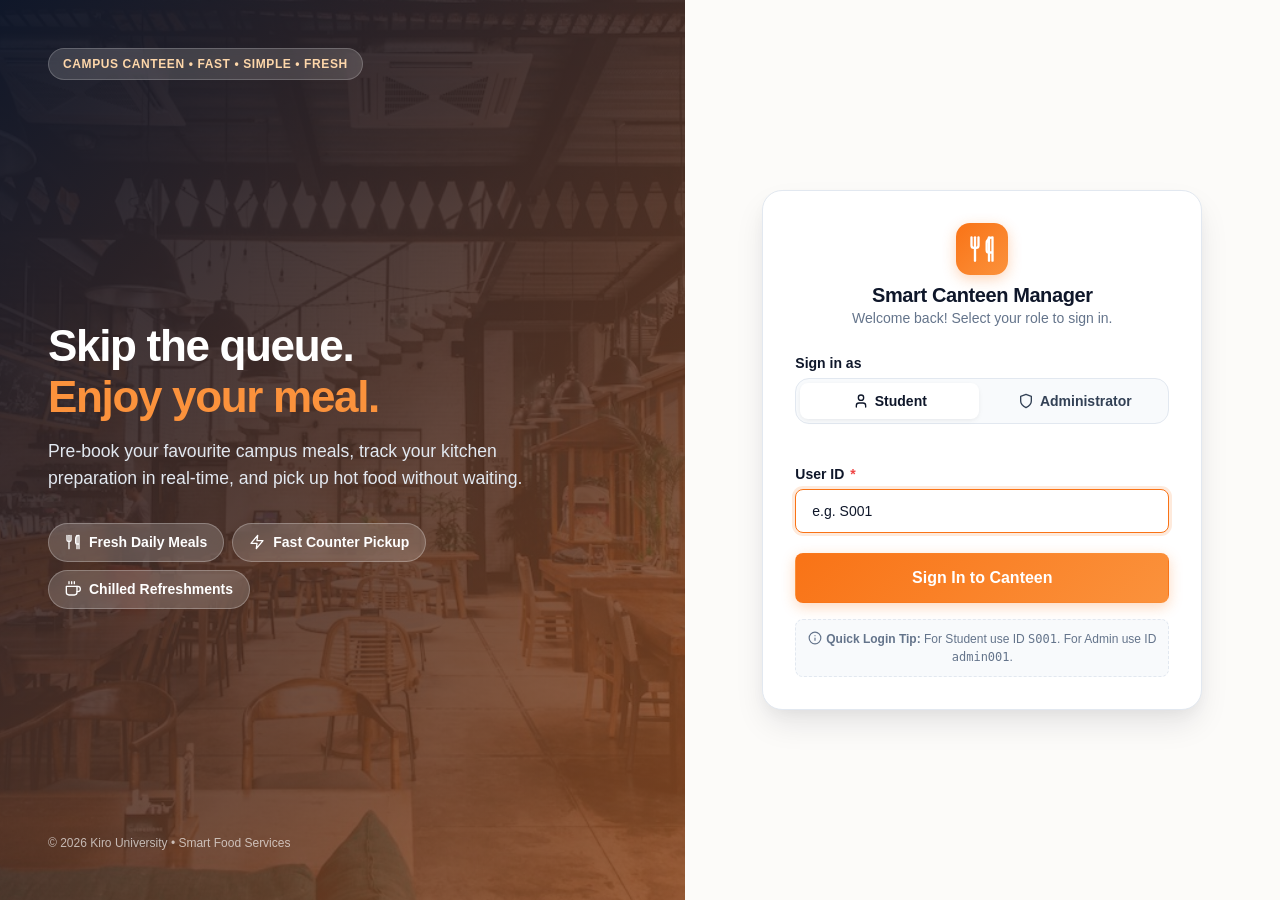
==== commit cc5ec7e7: "feat: polish canteen UI icons" ====
--- a/frontend/admin.html
+++ b/frontend/admin.html
@@ -13,7 +13,9 @@
   <header class="app-header">
     <div class="container header-content">
       <div class="header-brand">
-        <div class="brand-icon" style="background: linear-gradient(135deg, #0f172a, #334155);">🛠️</div>
+        <div class="brand-icon" style="background: linear-gradient(135deg, #0f172a, #334155);">
+          <svg viewBox="0 0 24 24" width="24" height="24" fill="none" stroke="currentColor" stroke-width="2" stroke-linecap="round" stroke-linejoin="round" aria-hidden="true"><path d="M12 22s8-4 8-10V5l-8-3-8 3v7c0 6 8 10 8 10z"></path></svg>
+        </div>
         <div class="brand-info">
           <h1>Smart Canteen Manager</h1>
           <span>Admin Workspace</span>
@@ -42,16 +44,20 @@
       <!-- Navigation Tabs -->
       <nav class="tab-nav" role="tablist">
         <button class="tab-btn active" data-tab="tabDashboard" role="tab" aria-selected="true">
-          <span>📊 Dashboard</span>
+          <svg viewBox="0 0 24 24" width="18" height="18" fill="none" stroke="currentColor" stroke-width="2" stroke-linecap="round" stroke-linejoin="round" aria-hidden="true"><line x1="18" y1="20" x2="18" y2="10"></line><line x1="12" y1="20" x2="12" y2="4"></line><line x1="6" y1="20" x2="6" y2="14"></line></svg>
+          <span>Dashboard</span>
         </button>
         <button class="tab-btn" data-tab="tabMenuMgmt" role="tab" aria-selected="false">
-          <span>🍴 Menu Management</span>
+          <svg viewBox="0 0 24 24" width="18" height="18" fill="none" stroke="currentColor" stroke-width="2" stroke-linecap="round" stroke-linejoin="round" aria-hidden="true"><path d="M18 2v20"></path><path d="M21 15V2a5 5 0 0 0-5 5v6c0 1.1.9 2 2 2h3Zm0 0v7"></path><path d="M6 2v20"></path><path d="M3 2v7c0 1.1.9 2 2 2h2a2 2 0 0 0 2-2V2"></path></svg>
+          <span>Menu Management</span>
         </button>
         <button class="tab-btn" data-tab="tabInventory" role="tab" aria-selected="false">
-          <span>📦 Inventory</span>
+          <svg viewBox="0 0 24 24" width="18" height="18" fill="none" stroke="currentColor" stroke-width="2" stroke-linecap="round" stroke-linejoin="round" aria-hidden="true"><path d="m7.5 4.27 9 5.15"></path><path d="M21 8a2 2 0 0 0-1-1.73l-7-4a2 2 0 0 0-2 0l-7 4A2 2 0 0 0 3 8v8a2 2 0 0 0 1 1.73l7 4a2 2 0 0 0 2 0l7-4A2 2 0 0 0 21 16Z"></path><path d="m3.3 7 8.7 5 8.7-5"></path><path d="M12 22V12"></path></svg>
+          <span>Inventory</span>
         </button>
         <button class="tab-btn" data-tab="tabOrdersMgmt" role="tab" aria-selected="false">
-          <span>📋 Incoming Orders</span>
+          <svg viewBox="0 0 24 24" width="18" height="18" fill="none" stroke="currentColor" stroke-width="2" stroke-linecap="round" stroke-linejoin="round" aria-hidden="true"><path d="M4 2v20l2-1 2 1 2-1 2 1 2-1 2 1 2-1 2 1V2l-2 1-2-1-2 1-2-1-2 1-2-1-2 1Z"></path><path d="M16 8h-8"></path><path d="M16 12h-8"></path><path d="M12 16h-4"></path></svg>
+          <span>Incoming Orders</span>
         </button>
       </nav>
 
@@ -63,7 +69,8 @@
             <p class="section-subtitle">Real-time booking metrics, inventory alerts, and daily sales statistics</p>
           </div>
           <button class="btn btn-sm btn-secondary" id="btnRefreshDashboard">
-            ↻ Refresh Metrics
+            <svg viewBox="0 0 24 24" width="14" height="14" fill="none" stroke="currentColor" stroke-width="2" stroke-linecap="round" stroke-linejoin="round" aria-hidden="true"><polyline points="23 4 23 10 17 10"></polyline><polyline points="1 20 1 14 7 14"></polyline><path d="M3.51 9a9 9 0 0 1 14.85-3.36L23 10M1 14l4.64 4.36A9 9 0 0 0 20.49 15"></path></svg>
+            <span>Refresh Metrics</span>
           </button>
         </div>
 
@@ -75,7 +82,9 @@
               <div class="stat-value" id="statTodayRevenue">$0.00</div>
               <div class="stat-subtext">Total sales today</div>
             </div>
-            <div class="stat-icon green">💵</div>
+            <div class="stat-icon green">
+              <svg viewBox="0 0 24 24" width="24" height="24" fill="none" stroke="currentColor" stroke-width="2" stroke-linecap="round" stroke-linejoin="round" aria-hidden="true"><line x1="12" y1="1" x2="12" y2="23"></line><path d="M17 5H9.5a3.5 3.5 0 0 0 0 7h5a3.5 3.5 0 0 1 0 7H6"></path></svg>
+            </div>
           </div>
 
           <div class="stat-card blue">
@@ -84,7 +93,9 @@
               <div class="stat-value" id="statTodayOrders">0</div>
               <div class="stat-subtext">Total bookings placed</div>
             </div>
-            <div class="stat-icon blue">🧾</div>
+            <div class="stat-icon blue">
+              <svg viewBox="0 0 24 24" width="24" height="24" fill="none" stroke="currentColor" stroke-width="2" stroke-linecap="round" stroke-linejoin="round" aria-hidden="true"><path d="M4 2v20l2-1 2 1 2-1 2 1 2-1 2 1 2-1 2 1V2l-2 1-2-1-2 1-2-1-2 1-2-1-2 1Z"></path><path d="M16 8h-8"></path><path d="M16 12h-8"></path><path d="M12 16h-4"></path></svg>
+            </div>
           </div>
 
           <div class="stat-card amber">
@@ -93,7 +104,9 @@
               <div class="stat-value" id="statPendingOrders">0</div>
               <div class="stat-subtext">Awaiting kitchen prep</div>
             </div>
-            <div class="stat-icon amber">⏳</div>
+            <div class="stat-icon amber">
+              <svg viewBox="0 0 24 24" width="24" height="24" fill="none" stroke="currentColor" stroke-width="2" stroke-linecap="round" stroke-linejoin="round" aria-hidden="true"><circle cx="12" cy="12" r="10"></circle><polyline points="12 6 12 12 16 14"></polyline></svg>
+            </div>
           </div>
 
           <div class="stat-card red">
@@ -102,7 +115,9 @@
               <div class="stat-value" id="statLowStock">0</div>
               <div class="stat-subtext">Items below threshold</div>
             </div>
-            <div class="stat-icon red">⚠️</div>
+            <div class="stat-icon red">
+              <svg viewBox="0 0 24 24" width="24" height="24" fill="none" stroke="currentColor" stroke-width="2" stroke-linecap="round" stroke-linejoin="round" aria-hidden="true"><path d="m21.73 18-8-14a2 2 0 0 0-3.48 0l-8 14A2 2 0 0 0 4 21h16a2 2 0 0 0 1.73-3Z"></path><line x1="12" y1="9" x2="12" y2="13"></line><line x1="12" y1="17" x2="12.01" y2="17"></line></svg>
+            </div>
           </div>
         </div>
 
@@ -114,7 +129,10 @@
           <!-- Top Popular Items -->
           <div class="table-card">
             <div style="padding: var(--spacing-md); border-bottom: 1px solid var(--border); display: flex; justify-content: space-between; align-items: center;">
-              <h3 style="font-size: var(--font-size-base); font-weight: 700;">🔥 Top Popular Food Items</h3>
+              <h3 style="font-size: var(--font-size-base); font-weight: 700; display: flex; align-items: center; gap: 6px;">
+                <svg viewBox="0 0 24 24" width="18" height="18" fill="none" stroke="currentColor" stroke-width="2" stroke-linecap="round" stroke-linejoin="round" aria-hidden="true" style="color: var(--accent);"><path d="M8.5 14.5A2.5 2.5 0 0 0 11 12c0-1.38-.5-2-1-3-1.072-2.143-.224-4.054 2-6 .5 2.5 2 4.9 4 6.5 2 1.6 3 3.5 3 5.5a7 7 0 1 1-14 0c0-1.153.433-2.294 1-3a2.5 2.5 0 0 0 2.5 2.5z"></path></svg>
+                <span>Top Popular Food Items</span>
+              </h3>
               <span class="badge badge-info">Past 7 Days</span>
             </div>
             <div class="table-responsive">
@@ -137,7 +155,10 @@
           <!-- Recent Orders -->
           <div class="table-card">
             <div style="padding: var(--spacing-md); border-bottom: 1px solid var(--border); display: flex; justify-content: space-between; align-items: center;">
-              <h3 style="font-size: var(--font-size-base); font-weight: 700;">🕒 Recent Bookings</h3>
+              <h3 style="font-size: var(--font-size-base); font-weight: 700; display: flex; align-items: center; gap: 6px;">
+                <svg viewBox="0 0 24 24" width="18" height="18" fill="none" stroke="currentColor" stroke-width="2" stroke-linecap="round" stroke-linejoin="round" aria-hidden="true" style="color: var(--primary);"><circle cx="12" cy="12" r="10"></circle><polyline points="12 6 12 12 16 14"></polyline></svg>
+                <span>Recent Bookings</span>
+              </h3>
               <span class="badge badge-neutral">Latest 5</span>
             </div>
             <div class="table-responsive" id="recentOrdersList">
@@ -190,7 +211,10 @@
 
           <div class="filter-chips">
             <button class="filter-chip active" id="filterInvAll">All Items</button>
-            <button class="filter-chip" id="filterInvLow">⚠️ Low Stock Only</button>
+            <button class="filter-chip" id="filterInvLow">
+              <svg viewBox="0 0 24 24" width="14" height="14" fill="none" stroke="currentColor" stroke-width="2" stroke-linecap="round" stroke-linejoin="round" aria-hidden="true" style="color: var(--error);"><path d="m21.73 18-8-14a2 2 0 0 0-3.48 0l-8 14A2 2 0 0 0 4 21h16a2 2 0 0 0 1.73-3Z"></path><line x1="12" y1="9" x2="12" y2="13"></line><line x1="12" y1="17" x2="12.01" y2="17"></line></svg>
+              <span>Low Stock Only</span>
+            </button>
           </div>
         </div>
 
@@ -235,7 +259,8 @@
             </div>
 
             <button class="btn btn-sm btn-secondary" id="btnRefreshAdminOrders">
-              ↻ Refresh Orders
+              <svg viewBox="0 0 24 24" width="14" height="14" fill="none" stroke="currentColor" stroke-width="2" stroke-linecap="round" stroke-linejoin="round" aria-hidden="true"><polyline points="23 4 23 10 17 10"></polyline><polyline points="1 20 1 14 7 14"></polyline><path d="M3.51 9a9 9 0 0 1 14.85-3.36L23 10M1 14l4.64 4.36A9 9 0 0 0 20.49 15"></path></svg>
+              <span>Refresh Orders</span>
             </button>
           </div>
         </div>
--- a/frontend/css/components.css
+++ b/frontend/css/components.css
@@ -1474,3 +1474,198 @@
   0% { background-position: -200% 0; }
   100% { background-position: 200% 0; }
 }
+
+/* --------------------------------------------------------------------------
+   Sound Notification Toggle Button
+   -------------------------------------------------------------------------- */
+.sound-toggle-btn {
+  display: inline-flex;
+  align-items: center;
+  gap: 6px;
+  padding: 6px 12px;
+  font-size: var(--font-size-xs);
+  font-weight: 700;
+  border-radius: var(--radius-sm);
+  transition: var(--transition);
+  min-height: 34px;
+}
+
+.sound-toggle-btn .sound-svg {
+  flex-shrink: 0;
+  transition: transform 0.2s ease;
+}
+
+.sound-toggle-btn:hover .sound-svg {
+  transform: scale(1.12);
+}
+
+.sound-toggle-btn.sound-muted {
+  color: var(--text-muted);
+  border-color: var(--border);
+  background: var(--surface-alt);
+}
+
+/* --------------------------------------------------------------------------
+   Ready for Pickup Visual Notification Banner
+   -------------------------------------------------------------------------- */
+.order-ready-container {
+  position: fixed;
+  top: 24px;
+  right: 24px;
+  z-index: 160;
+  display: flex;
+  flex-direction: column;
+  gap: var(--spacing-sm);
+  pointer-events: none;
+}
+
+.order-ready-toast {
+  pointer-events: auto;
+  width: 380px;
+  max-width: calc(100vw - 32px);
+  background: var(--surface);
+  border: 1px solid var(--success-border);
+  border-left: 5px solid var(--success);
+  border-radius: var(--radius-md);
+  box-shadow: 0 14px 28px -4px rgba(16, 185, 129, 0.28), 0 8px 12px -4px rgba(0, 0, 0, 0.08);
+  padding: 14px 16px;
+  display: flex;
+  gap: 12px;
+  align-items: flex-start;
+  animation: slideInRight 0.3s ease-out;
+  transition: opacity 0.25s ease, transform 0.25s ease;
+}
+
+.order-ready-toast.dismissing {
+  opacity: 0;
+  transform: translateX(30px);
+}
+
+@keyframes slideInRight {
+  from { transform: translateX(100%); opacity: 0; }
+  to { transform: translateX(0); opacity: 1; }
+}
+
+.order-ready-toast-icon {
+  width: 38px;
+  height: 38px;
+  border-radius: var(--radius-full);
+  background: var(--success-light);
+  color: var(--success);
+  display: flex;
+  align-items: center;
+  justify-content: center;
+  flex-shrink: 0;
+}
+
+.order-ready-toast-content {
+  flex: 1;
+}
+
+.order-ready-toast-title {
+  font-size: 0.8rem;
+  font-weight: 800;
+  color: #065f46;
+  letter-spacing: 0.06em;
+  text-transform: uppercase;
+}
+
+.order-ready-toast-desc {
+  font-size: var(--font-size-sm);
+  color: var(--text-primary);
+  font-weight: 600;
+  margin-top: 3px;
+  line-height: 1.4;
+}
+
+.order-ready-toast-actions {
+  margin-top: 10px;
+}
+
+.order-ready-toast-close {
+  background: transparent;
+  border: none;
+  color: var(--gray-400);
+  cursor: pointer;
+  padding: 4px;
+  border-radius: var(--radius-xs);
+  display: flex;
+  align-items: center;
+  justify-content: center;
+  transition: var(--transition-fast);
+  flex-shrink: 0;
+}
+
+.order-ready-toast-close:hover {
+  color: var(--text-primary);
+  background: var(--surface-hover);
+}
+
+/* --------------------------------------------------------------------------
+   Ready for Pickup Order Card Highlight
+   -------------------------------------------------------------------------- */
+.order-card.order-ready-highlight {
+  border: 2px solid var(--success);
+  box-shadow: 0 4px 18px rgba(16, 185, 129, 0.16);
+}
+
+.order-header-ready {
+  background: var(--success-light) !important;
+  border-bottom-color: var(--success-border) !important;
+}
+
+.ready-pickup-banner {
+  background: #ecfdf5;
+  border-bottom: 1px solid var(--success-border);
+  padding: 12px 18px;
+  display: flex;
+  align-items: center;
+  gap: 12px;
+}
+
+.ready-pickup-icon {
+  color: var(--success);
+  display: flex;
+  align-items: center;
+  justify-content: center;
+  flex-shrink: 0;
+}
+
+.ready-pickup-text {
+  display: flex;
+  flex-direction: column;
+  gap: 2px;
+}
+
+.ready-pickup-text strong {
+  color: #065f46;
+  font-size: 0.85rem;
+  letter-spacing: 0.04em;
+}
+
+.ready-pickup-text span {
+  color: var(--text-secondary);
+  font-size: var(--font-size-sm);
+}
+
+.order-card-target-focus {
+  animation: targetCardPulse 2.5s ease-out;
+}
+
+@keyframes targetCardPulse {
+  0% { box-shadow: 0 0 0 0 rgba(16, 185, 129, 0.6); }
+  60% { box-shadow: 0 0 0 14px rgba(16, 185, 129, 0); }
+  100% { box-shadow: 0 0 0 0 rgba(16, 185, 129, 0); }
+}
+
+/* Reduced Motion Overrides */
+@media (prefers-reduced-motion: reduce) {
+  .order-ready-toast {
+    animation: none !important;
+    transition: none !important;
+  }
+  .order-card-target-focus {
+    animation: none !important;
+  }
+}
+
--- a/frontend/css/responsive.css
+++ b/frontend/css/responsive.css
@@ -160,4 +160,20 @@
   .modal-footer .btn {
     width: 100%;
   }
+
+  .order-ready-container {
+    top: 12px;
+    right: 12px;
+    left: 12px;
+  }
+
+  .order-ready-toast {
+    width: 100%;
+    max-width: 100%;
+  }
+
+  .sound-toggle-btn span {
+    display: none; /* Icon-only on very compact mobile displays */
+  }
 }
+
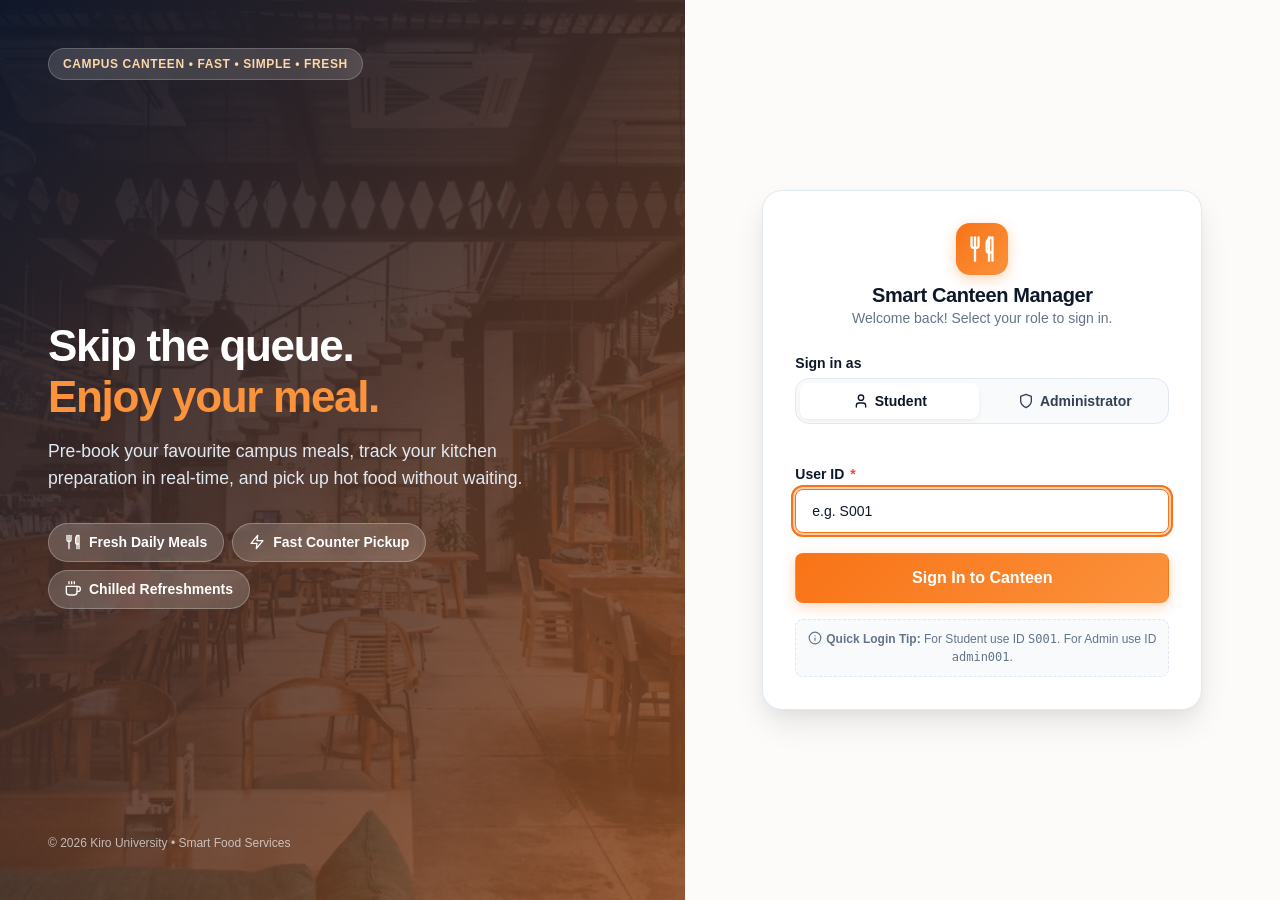
==== commit c6f6781f: "fix: improve logout accessibility" ====
--- a/frontend/admin.html
+++ b/frontend/admin.html
@@ -23,6 +23,11 @@
       </div>
 
       <div class="header-actions">
+        <!-- Sound Notification Toggle (SVG Icon, No Emoji) -->
+        <button type="button" class="btn btn-secondary btn-sm sound-toggle-btn" id="btnSoundToggle" aria-label="Toggle sound notifications" title="Toggle sound notifications">
+          <!-- Populated dynamically with SVG icon and text -->
+        </button>
+
         <div class="user-profile">
           <div class="user-avatar" style="background: #fef3c7; color: #92400e;">A</div>
           <div class="user-details">
@@ -31,7 +36,7 @@
           </div>
         </div>
 
-        <button class="btn btn-secondary btn-sm" id="btnAdminLogout">
+        <button class="btn btn-secondary btn-sm" id="btnAdminLogout" aria-label="Sign out of admin account" title="Sign out of admin account">
           <span>Logout</span>
         </button>
       </div>
@@ -330,6 +335,29 @@
               <input type="number" id="menuItemThreshold" class="form-input" value="3" min="0" required>
             </div>
           </div>
+
+          <div class="form-group">
+            <label class="form-label" for="menuItemImageFile">Food Image <span class="text-muted">(Optional)</span></label>
+            <input type="file" id="menuItemImageFile" accept="image/png, image/jpeg, image/webp" style="display: none;">
+            <input type="hidden" id="menuItemImageUrl" value="">
+
+            <div id="imageUploadDropzone" style="display: flex; align-items: center; gap: 12px; padding: 10px 14px; border: 1.5px dashed var(--border-color); border-radius: var(--radius-sm); background: var(--bg-surface-secondary, #fafafa); cursor: pointer;">
+              <button type="button" class="btn btn-sm btn-secondary" id="btnChooseImage">Choose Image</button>
+              <span class="text-muted" id="imageUploadHint" style="font-size: var(--font-size-xs);">PNG, JPEG, or WebP up to 5MB</span>
+            </div>
+
+            <div id="imagePreviewContainer" class="hidden" style="margin-top: 8px; display: flex; align-items: center; gap: 12px; padding: 8px 12px; border: 1px solid var(--border-color); border-radius: var(--radius-sm); background: var(--bg-surface-secondary, #fafafa);">
+              <img id="imagePreviewThumb" src="" alt="Food Preview" style="width: 56px; height: 56px; object-fit: cover; border-radius: var(--radius-xs); border: 1px solid var(--border-color);">
+              <div style="flex: 1; min-width: 0;">
+                <div id="imagePreviewName" style="font-size: var(--font-size-sm); font-weight: 600; white-space: nowrap; overflow: hidden; text-overflow: ellipsis; color: var(--text-primary);"></div>
+                <div id="imagePreviewStatus" class="text-muted" style="font-size: var(--font-size-xs);">Ready to save</div>
+              </div>
+              <div style="display: flex; gap: 6px;">
+                <button type="button" class="btn btn-sm btn-secondary" id="btnChangeImage">Change</button>
+                <button type="button" class="btn btn-sm btn-outline-danger" id="btnRemoveImage">Remove</button>
+              </div>
+            </div>
+          </div>
         </div>
 
         <div class="modal-footer">
@@ -415,6 +443,7 @@
     import AuthService from './js/auth.js';
     import adminManager from './js/admin.js';
     import { hideModal } from './js/utils.js';
+    import { updateSoundToggleUI, toggleSound } from './js/audio.js';
 
     document.addEventListener('DOMContentLoaded', async () => {
       // Role Guard - Must be admin
@@ -427,6 +456,16 @@
       if (greetingEl) greetingEl.textContent = adminId;
       const avatarEl = document.querySelector('.user-avatar');
       if (avatarEl && adminId) avatarEl.textContent = adminId.charAt(0).toUpperCase();
+
+      // Initialize Sound Notification Toggle
+      const soundToggleBtn = document.getElementById('btnSoundToggle');
+      if (soundToggleBtn) {
+        updateSoundToggleUI(soundToggleBtn);
+        soundToggleBtn.addEventListener('click', () => {
+          toggleSound();
+          updateSoundToggleUI(soundToggleBtn);
+        });
+      }
 
       // Tab Switching
       const tabBtns = document.querySelectorAll('.tab-btn');
@@ -468,6 +507,25 @@
         adminManager.openAddModal();
       });
 
+      // Food Image Upload Event Handlers
+      const fileInput = document.getElementById('menuItemImageFile');
+      document.getElementById('btnChooseImage')?.addEventListener('click', (e) => {
+        e.stopPropagation();
+        fileInput?.click();
+      });
+      document.getElementById('imageUploadDropzone')?.addEventListener('click', (e) => {
+        if (e.target.id !== 'btnChooseImage') fileInput?.click();
+      });
+      document.getElementById('btnChangeImage')?.addEventListener('click', () => fileInput?.click());
+      document.getElementById('btnRemoveImage')?.addEventListener('click', () => {
+        adminManager.handleRemoveImage();
+      });
+      fileInput?.addEventListener('change', (e) => {
+        if (e.target.files && e.target.files[0]) {
+          adminManager.handleImageSelected(e.target.files[0]);
+        }
+      });
+
       // Menu Item Form Submit
       document.getElementById('menuItemForm')?.addEventListener('submit', async (e) => {
         e.preventDefault();
@@ -478,14 +536,22 @@
           price: document.getElementById('menuItemPrice').value,
           description: document.getElementById('menuItemDesc').value,
           stock_quantity: document.getElementById('menuItemStock').value,
-          stock_threshold: document.getElementById('menuItemThreshold').value
+          stock_threshold: document.getElementById('menuItemThreshold').value,
+          image_url: document.getElementById('menuItemImageUrl').value || null,
+          image_removed: adminManager.imageRemoved || false
         };
         await adminManager.saveMenuItem(formData);
       });
 
       // Modal Close Buttons
-      document.getElementById('closeMenuItemModal')?.addEventListener('click', () => hideModal('menuItemModal'));
-      document.getElementById('cancelMenuItemModal')?.addEventListener('click', () => hideModal('menuItemModal'));
+      document.getElementById('closeMenuItemModal')?.addEventListener('click', () => {
+        hideModal('menuItemModal');
+        adminManager.resetImageUploadUI();
+      });
+      document.getElementById('cancelMenuItemModal')?.addEventListener('click', () => {
+        hideModal('menuItemModal');
+        adminManager.resetImageUploadUI();
+      });
 
       document.getElementById('closeDeleteModal')?.addEventListener('click', () => hideModal('confirmDeleteModal'));
       document.getElementById('cancelDeleteBtn')?.addEventListener('click', () => hideModal('confirmDeleteModal'));
@@ -542,7 +608,13 @@
 
       // Logout
       document.getElementById('btnAdminLogout')?.addEventListener('click', () => {
+        adminManager.stopPolling();
         AuthService.logout();
+      });
+
+      // Stop background polling on page unload
+      window.addEventListener('beforeunload', () => {
+        adminManager.stopPolling();
       });
 
       // Initial Load
--- a/frontend/css/main.css
+++ b/frontend/css/main.css
@@ -104,6 +104,21 @@
   outline-offset: 2px;
 }
 
+button:focus-visible,
+a:focus-visible,
+input:focus-visible,
+select:focus-visible,
+textarea:focus-visible,
+.btn:focus-visible,
+.tab-btn:focus-visible,
+.filter-chip:focus-visible,
+.role-tab-btn:focus-visible,
+.modal-close-btn:focus-visible {
+  outline: 2px solid var(--accent) !important;
+  outline-offset: 2px !important;
+  box-shadow: 0 0 0 3px rgba(249, 115, 22, 0.35) !important;
+}
+
 /* Typography */
 h1, h2, h3, h4, h5, h6 {
   color: var(--text-primary);
--- a/frontend/css/components.css
+++ b/frontend/css/components.css
@@ -505,10 +505,33 @@
 
 .search-box .form-input {
   padding-left: 44px;
+  padding-right: 42px;
   border-radius: var(--radius-full);
   box-shadow: var(--shadow-xs);
   min-height: 48px;
   font-size: var(--font-size-base);
+}
+
+.search-box .search-clear-btn {
+  position: absolute;
+  right: 14px;
+  top: 50%;
+  transform: translateY(-50%);
+  background: none;
+  border: none;
+  padding: 6px;
+  cursor: pointer;
+  color: var(--text-muted);
+  display: flex;
+  align-items: center;
+  justify-content: center;
+  border-radius: var(--radius-full);
+  transition: all var(--transition-fast);
+}
+
+.search-box .search-clear-btn:hover {
+  color: var(--text-primary);
+  background: var(--surface-hover);
 }
 
 .filter-chips {
@@ -1224,6 +1247,22 @@
   justify-content: space-between;
 }
 
+.row-out-of-stock {
+  background-color: rgba(239, 68, 68, 0.06) !important;
+}
+
+.row-out-of-stock td:first-child {
+  border-left: 4px solid var(--error) !important;
+}
+
+.row-low-stock {
+  background-color: rgba(245, 158, 11, 0.06) !important;
+}
+
+.row-low-stock td:first-child {
+  border-left: 4px solid var(--warning) !important;
+}
+
 /* --------------------------------------------------------------------------
    Modals & Dialogs
    -------------------------------------------------------------------------- */
@@ -1434,6 +1473,10 @@
   to { transform: rotate(360deg); }
 }
 
+.btn.loading svg {
+  animation: spin 0.6s linear infinite;
+}
+
 .loading-block {
   display: flex;
   flex-direction: column;
--- a/frontend/css/responsive.css
+++ b/frontend/css/responsive.css
@@ -62,6 +62,25 @@
 
   .food-grid {
     grid-template-columns: 1fr;
+    gap: var(--spacing-md);
+  }
+
+  .food-card-media {
+    height: 170px;
+  }
+
+  .food-card-body {
+    padding: var(--spacing-sm) var(--spacing-md);
+  }
+
+  .food-card-title {
+    font-size: 1rem;
+  }
+
+  .food-card-desc {
+    -webkit-line-clamp: 2;
+    margin-bottom: var(--spacing-sm);
+    font-size: var(--font-size-xs);
   }
 
   .student-greeting-title {
@@ -75,10 +94,36 @@
 
   .filter-bar {
     margin-bottom: var(--spacing-md);
+    display: flex;
+    flex-direction: column;
+    gap: var(--spacing-sm);
+    width: 100%;
+  }
+
+  .filter-chips {
+    display: flex;
+    overflow-x: auto;
+    -webkit-overflow-scrolling: touch;
+    scrollbar-width: none;
+    padding-bottom: 6px;
+    gap: 8px;
+    width: 100%;
+  }
+
+  .filter-chips::-webkit-scrollbar {
+    display: none;
+  }
+
+  .filter-chip {
+    flex-shrink: 0;
+    white-space: nowrap;
+    padding: 8px 14px;
+    font-size: var(--font-size-xs);
   }
 
   .search-box {
     max-width: 100%;
+    width: 100%;
   }
 
   .stats-grid {
@@ -112,6 +157,69 @@
 
   .tab-nav {
     margin-top: var(--spacing-md);
+    overflow-x: auto;
+    -webkit-overflow-scrolling: touch;
+    scrollbar-width: none;
+    flex-wrap: nowrap;
+    white-space: nowrap;
+    padding-bottom: 4px;
+  }
+
+  .tab-nav::-webkit-scrollbar {
+    display: none;
+  }
+
+  .tab-btn {
+    flex-shrink: 0;
+  }
+
+  /* Admin Order Cards and Actions on Mobile */
+  .order-card .order-header {
+    flex-direction: column;
+    align-items: flex-start;
+    gap: var(--spacing-sm);
+  }
+
+  .order-card .order-meta {
+    display: flex;
+    flex-wrap: wrap;
+    align-items: center;
+    gap: 8px;
+    width: 100%;
+  }
+
+  .order-card .order-body {
+    flex-direction: column !important;
+    align-items: stretch !important;
+    gap: var(--spacing-md) !important;
+  }
+
+  .order-card .order-body > div:last-child {
+    display: flex;
+    flex-direction: column;
+    width: 100%;
+    gap: var(--spacing-sm);
+  }
+
+  .order-card .order-body > div:last-child > div:first-child {
+    text-align: left !important;
+    display: flex;
+    align-items: baseline;
+    justify-content: space-between;
+    padding-bottom: var(--spacing-xs);
+    border-bottom: 1px dashed var(--border);
+  }
+
+  .order-card .order-body > div:last-child > div:last-child {
+    display: flex;
+    flex-wrap: wrap;
+    gap: 8px;
+    width: 100%;
+  }
+
+  .order-card .order-body > div:last-child > div:last-child .btn {
+    flex: 1;
+    min-width: 120px;
   }
 
   .modal-dialog {
